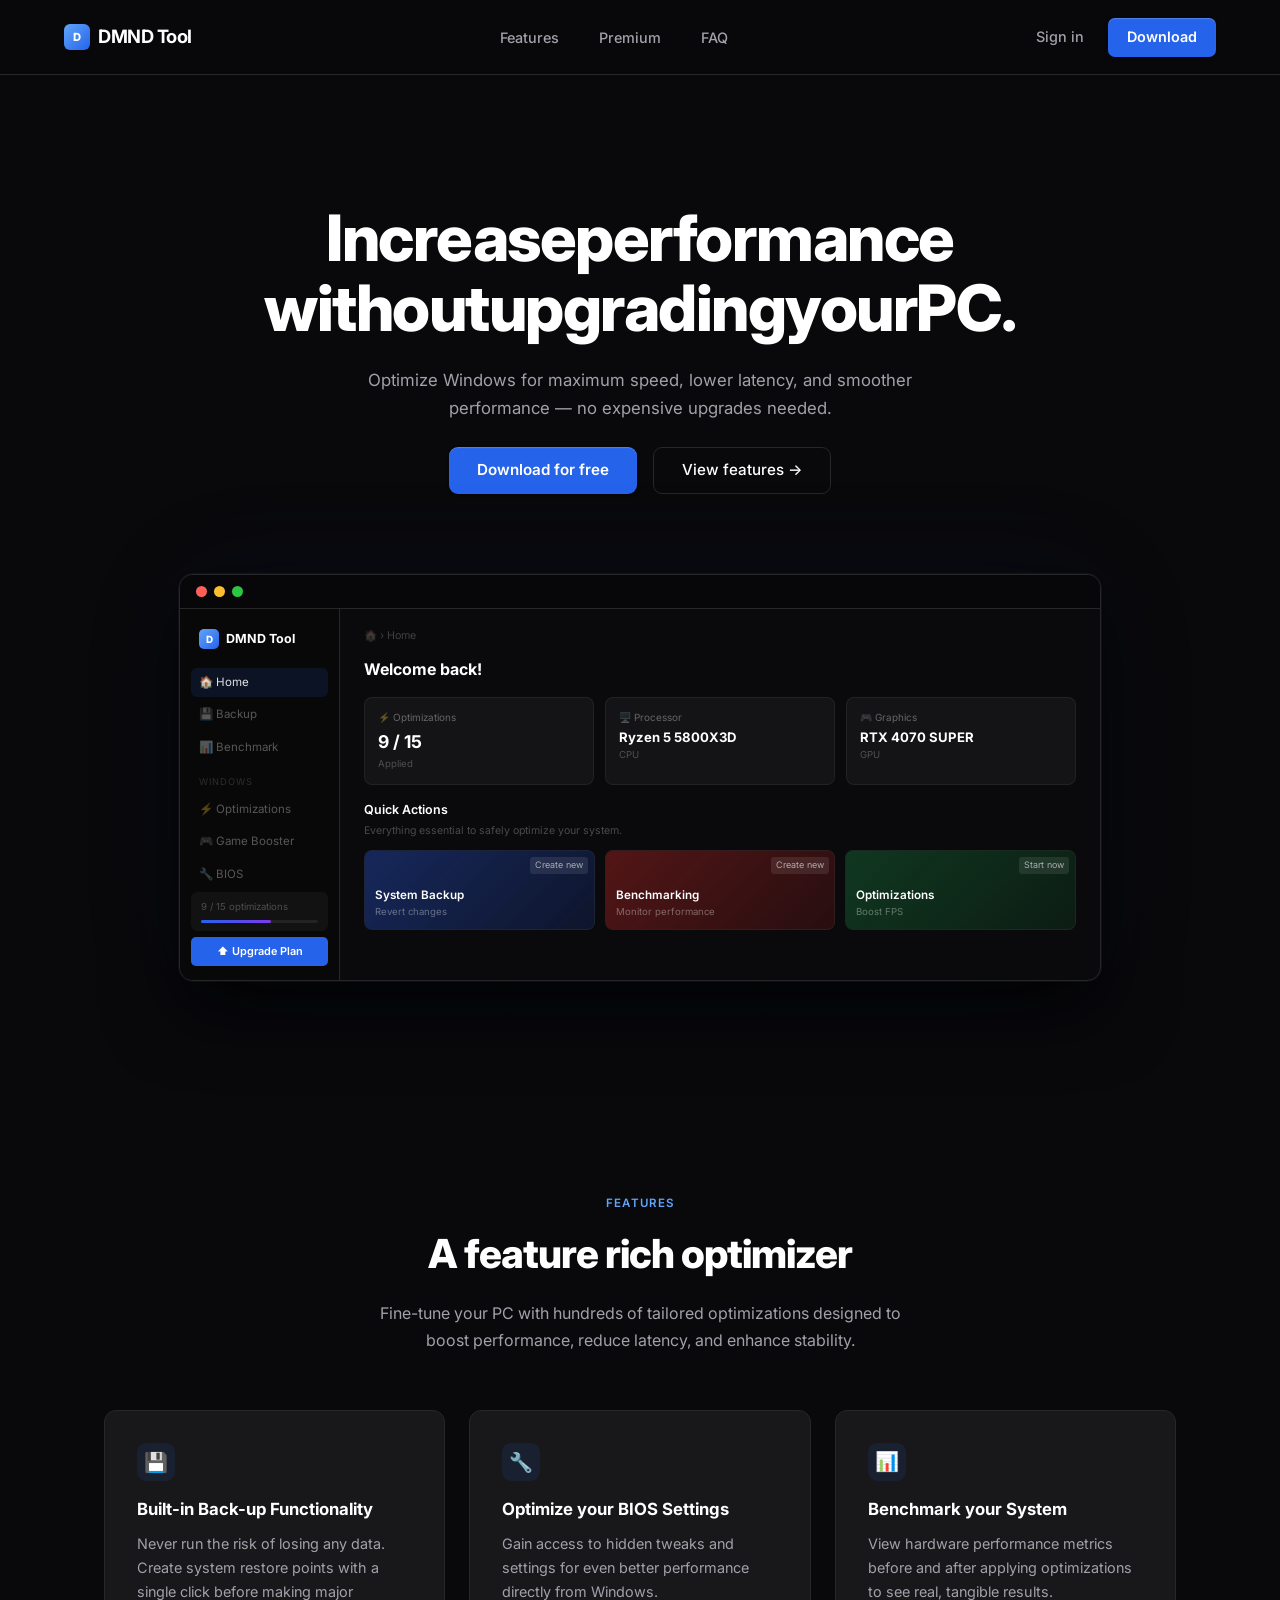
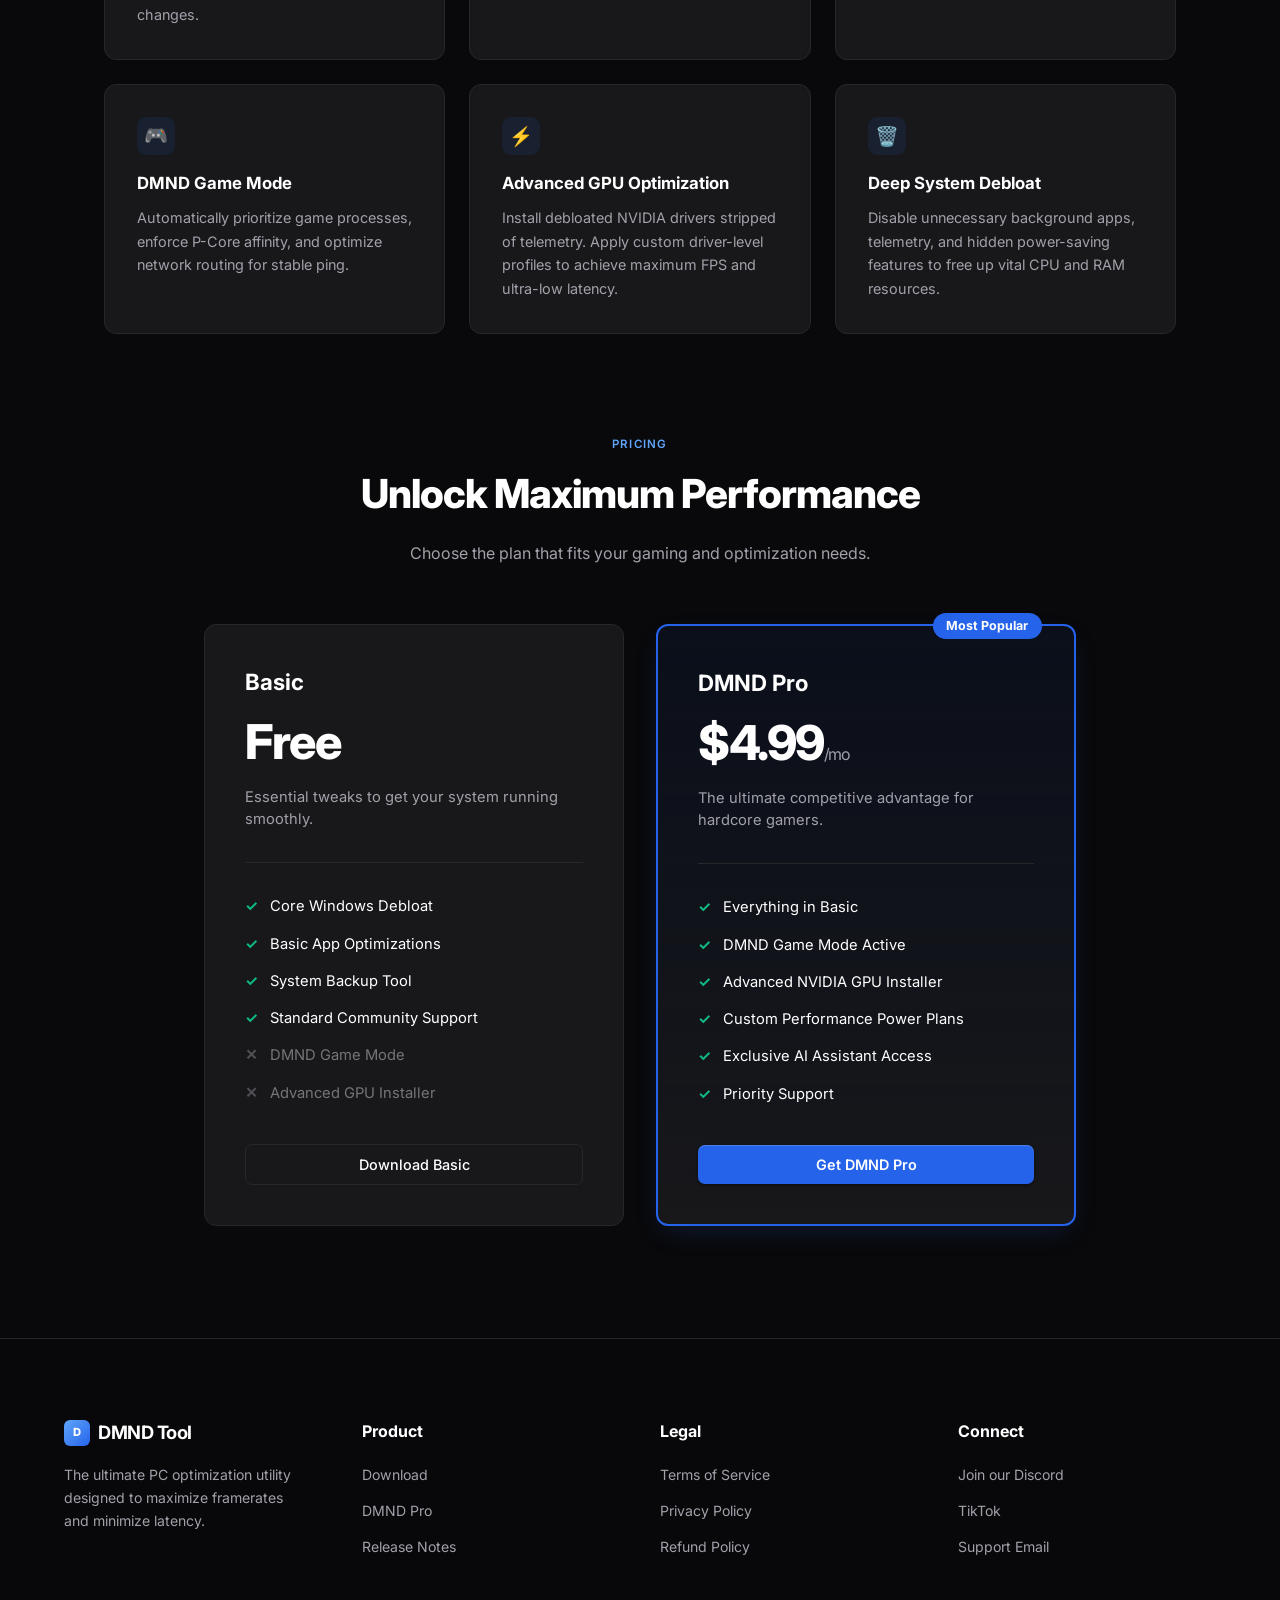
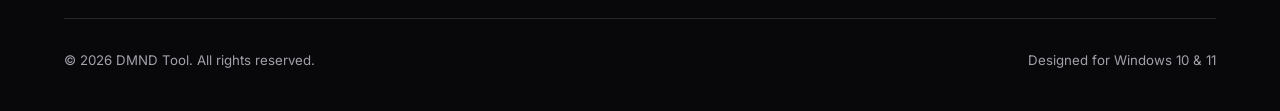
==== index.html @ d678a6ff "Add files via upload" ====
<!DOCTYPE html>
<html lang="en">
<head>
    <meta charset="UTF-8">
    <meta name="viewport" content="width=device-width, initial-scale=1.0">
    <title>DMND Tool - PC Optimization</title>
    <link href="https://fonts.googleapis.com/css2?family=Inter:wght@400;500;600;700;800&display=swap" rel="stylesheet">
    <!-- AOS – Animate On Scroll -->
    <link href="https://unpkg.com/aos@2.3.1/dist/aos.css" rel="stylesheet">
    <style>

        /* ── VARIABLES & RESET ── */
        :root {
            --bg-dark: #09090b;
            --text-main: #ffffff;
            --text-muted: #a1a1aa;
            --accent-blue: #2563eb;
            --accent-hover: #1d4ed8;
            --card-bg: #18181b;
            --border-color: #27272a;
            --font-stack: 'Inter', -apple-system, BlinkMacSystemFont, "Segoe UI", Roboto, sans-serif;
        }

        *, *::before, *::after {
            margin: 0;
            padding: 0;
            box-sizing: border-box;
            font-family: var(--font-stack);
        }

        html { scroll-behavior: smooth; }

        body {
            background-color: var(--bg-dark);
            color: var(--text-main);
            line-height: 1.5;
            overflow-x: hidden;
        }

        ::selection { background: var(--accent-blue); color: #fff; }

        /* subtle grid bg */
        body::before {
            content: '';
            position: fixed; inset: 0; z-index: -1;
            background-image:
                linear-gradient(var(--border-color) 1px, transparent 1px),
                linear-gradient(90deg, var(--border-color) 1px, transparent 1px);
            background-size: 40px 40px;
            opacity: .025;
            pointer-events: none;
        }

        /* ── NAVBAR ── */
        .navbar {
            display: flex;
            justify-content: space-between;
            align-items: center;
            padding: 1.1rem 5%;
            border-bottom: 1px solid var(--border-color);
            background-color: rgba(9, 9, 11, 0.85);
            backdrop-filter: blur(14px);
            position: sticky;
            top: 0;
            z-index: 100;
        }

        .logo {
            font-weight: 700;
            font-size: 1.15rem;
            letter-spacing: -0.5px;
            display: flex;
            align-items: center;
            gap: 0.5rem;
            color: var(--text-main);
            text-decoration: none;
        }

        .logo-icon {
            width: 26px;
            height: 26px;
            background: linear-gradient(135deg, #60a5fa, #2563eb);
            border-radius: 6px;
            display: flex;
            align-items: center;
            justify-content: center;
            font-size: .7rem;
            font-weight: 800;
            color: #fff;
        }

        .nav-links {
            display: flex;
            gap: 2.5rem;
            list-style: none;
        }
        @media (max-width: 680px) { .nav-links { display: none; } }

        .nav-links a, .login {
            color: var(--text-muted);
            text-decoration: none;
            font-size: 0.9rem;
            font-weight: 500;
            transition: color 0.2s ease;
        }

        .nav-links a:hover, .login:hover { color: var(--text-main); }

        .nav-actions {
            display: flex;
            align-items: center;
            gap: 1.5rem;
        }

        .btn-primary {
            background-color: var(--accent-blue);
            color: white;
            padding: 0.55rem 1.2rem;
            border-radius: 7px;
            text-decoration: none;
            font-size: 0.9rem;
            font-weight: 600;
            border: none;
            cursor: pointer;
            transition: background-color 0.2s ease, transform 0.15s;
            display: inline-flex;
            align-items: center;
            gap: .4rem;
            box-shadow: inset 0 1px 1px hsla(0,0%,100%,.2), 0 1px 3px rgba(0,0,0,.5);
        }
        .btn-primary:hover {
            background-color: var(--accent-hover);
            transform: translateY(-1px);
        }

        .btn-secondary {
            background-color: transparent;
            color: var(--text-main);
            padding: 0.55rem 1.2rem;
            border-radius: 7px;
            text-decoration: none;
            font-size: 0.9rem;
            font-weight: 500;
            border: 1px solid var(--border-color);
            transition: background-color 0.2s ease, transform 0.15s;
            display: inline-flex;
            align-items: center;
            gap: .4rem;
        }
        .btn-secondary:hover {
            background-color: var(--card-bg);
            transform: translateY(-1px);
        }

        .btn-block {
            display: block;
            text-align: center;
            width: 100%;
            justify-content: center;
        }

        /* ── HERO ── */
        .hero {
            text-align: center;
            padding: 8rem 5% 5rem;
            display: flex;
            flex-direction: column;
            align-items: center;
            gap: 1.5rem;
        }

        .hero h1 {
            font-size: clamp(2.4rem, 5.5vw, 4rem);
            font-weight: 800;
            line-height: 1.08;
            letter-spacing: -1.5px;
            max-width: 820px;
        }

        /* each word wrapped in a span for stagger */
        .hero h1 span { display: inline-block; }

        .hero > p {
            color: var(--text-muted);
            font-size: 1.05rem;
            max-width: 620px;
            line-height: 1.7;
        }

        .hero-buttons {
            display: flex;
            gap: 1rem;
            flex-wrap: wrap;
            justify-content: center;
        }

        .btn-primary.lg, .btn-secondary.lg {
            padding: .7rem 1.75rem;
            font-size: .95rem;
            border-radius: 9px;
        }

        /* ── APP MOCKUP ── */
        .mockup-container {
            max-width: 1050px;
            margin: 0 auto 7rem;
            padding: 0 5%;
        }

        .mockup-window {
            background-color: #0a0a0c;
            border: 1px solid var(--border-color);
            border-radius: 14px;
            overflow: hidden;
            box-shadow:
                0 0 0 1px rgba(255,255,255,.04),
                0 30px 70px rgba(0,0,0,.8),
                0 0 120px rgba(37,99,235,.07);
        }

        .mockup-topbar {
            display: flex;
            align-items: center;
            padding: .7rem 1rem;
            gap: .45rem;
            border-bottom: 1px solid var(--border-color);
            background: #07070a;
        }

        .dot { width: 11px; height: 11px; border-radius: 50%; display: inline-block; }
        .dot-r { background: #ff5f57; }
        .dot-y { background: #ffbd2e; }
        .dot-g { background: #28c840; }

        .mockup-body {
            display: flex;
            min-height: 360px;
        }

        /* sidebar */
        .app-sidebar {
            width: 160px;
            min-width: 160px;
            background: #080809;
            border-right: 1px solid var(--border-color);
            padding: .9rem .7rem;
            display: flex;
            flex-direction: column;
            gap: .2rem;
        }
        @media (max-width: 600px) { .app-sidebar { display: none; } }

        .sb-brand {
            display: flex;
            align-items: center;
            gap: .45rem;
            padding: .35rem .5rem;
            margin-bottom: .6rem;
        }
        .sb-brand-icon {
            width: 20px; height: 20px;
            border-radius: 5px;
            background: linear-gradient(135deg, #60a5fa, #2563eb);
            display: flex; align-items: center; justify-content: center;
            font-size: .62rem; font-weight: 800; color: #fff;
        }
        .sb-brand-name { font-size: .78rem; font-weight: 700; color: #fff; }

        .sb-row {
            display: flex;
            align-items: center;
            gap: .45rem;
            padding: .38rem .5rem;
            border-radius: 6px;
            font-size: .72rem;
            color: rgba(255,255,255,.32);
            cursor: pointer;
            transition: background .15s, color .15s;
        }
        .sb-row:hover { background: rgba(255,255,255,.04); color: rgba(255,255,255,.65); }
        .sb-row.active { background: rgba(37,99,235,.12); color: rgba(255,255,255,.88); }
        .sb-section {
            font-size: .58rem; color: rgba(255,255,255,.15);
            padding: .6rem .5rem .15rem;
            letter-spacing: .1em; text-transform: uppercase;
        }
        .sb-foot { margin-top: auto; }
        .sb-prog {
            background: rgba(255,255,255,.04);
            border-radius: 6px; padding: .5rem .6rem; margin-bottom: .4rem;
        }
        .sb-prog-label { font-size: .6rem; color: rgba(255,255,255,.25); margin-bottom: .3rem; }
        .sb-prog-track { height: 3px; background: rgba(255,255,255,.07); border-radius: 2px; }
        .sb-prog-fill {
            height: 3px; width: 60%;
            background: linear-gradient(90deg, #2563eb, #7c3aed);
            border-radius: 2px;
        }
        .sb-upgrade-btn {
            display: block; text-align: center;
            background: var(--accent-blue); color: #fff;
            font-size: .68rem; font-weight: 600;
            padding: .4rem; border-radius: 5px; text-decoration: none;
        }

        /* main panel */
        .app-main { flex: 1; padding: 1.2rem 1.5rem; overflow: hidden; }
        .app-crumb { font-size: .67rem; color: rgba(255,255,255,.22); margin-bottom: .75rem; }
        .app-title { font-size: 1rem; font-weight: 700; color: #fff; margin-bottom: 1rem; }

        .stat-row {
            display: grid;
            grid-template-columns: repeat(3, 1fr);
            gap: .7rem; margin-bottom: 1rem;
        }
        @media (max-width: 480px) { .stat-row { grid-template-columns: 1fr; } }

        .stat-tile {
            background: #141417;
            border: 1px solid rgba(255,255,255,.06);
            border-radius: 8px; padding: .8rem;
        }
        .stat-tile .lbl { font-size: .62rem; color: rgba(255,255,255,.35); margin-bottom: .25rem; }
        .stat-tile .val { font-size: 1.1rem; font-weight: 700; color: #fff; }
        .stat-tile .sub { font-size: .6rem; color: rgba(255,255,255,.25); margin-top: .1rem; }

        .qa-label { font-size: .78rem; font-weight: 600; color: #fff; margin-bottom: .2rem; }
        .qa-sub   { font-size: .66rem; color: rgba(255,255,255,.26); margin-bottom: .7rem; }

        .qa-grid {
            display: grid;
            grid-template-columns: repeat(3, 1fr);
            gap: .6rem;
        }
        @media (max-width: 480px) { .qa-grid { grid-template-columns: 1fr 1fr; } }

        .qa-tile {
            border-radius: 8px; padding: .65rem;
            border: 1px solid rgba(255,255,255,.06);
            position: relative; overflow: hidden; height: 80px;
        }
        .qa-tile-bg { position: absolute; inset: 0; }
        .qa-tag {
            position: absolute; top: .35rem; right: .35rem;
            background: rgba(255,255,255,.09);
            font-size: .56rem; color: rgba(255,255,255,.6);
            padding: .1rem .32rem; border-radius: 3px;
        }
        .qa-name { position: relative; z-index: 1; font-size: .73rem; font-weight: 600; color: #fff; margin-top: 1.6rem; }
        .qa-desc { position: relative; z-index: 1; font-size: .6rem; color: rgba(255,255,255,.36); }

        /* ── FEATURES ── */
        .features {
            max-width: 1200px;
            margin: 0 auto;
            padding: 6rem 5% 0;
            text-align: center;
        }

        .eyebrow {
            display: inline-block;
            font-size: .72rem; font-weight: 600; color: #60a5fa;
            letter-spacing: .1em; text-transform: uppercase; margin-bottom: .7rem;
        }

        .features h2 {
            font-size: clamp(1.9rem, 3.5vw, 2.5rem);
            font-weight: 800; letter-spacing: -.025em; margin-bottom: 1rem;
        }

        .features > p {
            color: var(--text-muted);
            margin-bottom: 3.5rem;
            font-size: 1rem;
            max-width: 560px;
            margin-left: auto;
            margin-right: auto;
            line-height: 1.7;
        }

        .feature-grid {
            display: grid;
            grid-template-columns: repeat(auto-fit, minmax(300px, 1fr));
            gap: 1.5rem;
            text-align: left;
        }

        .feature-card {
            background-color: var(--card-bg);
            border: 1px solid var(--border-color);
            border-radius: 12px;
            padding: 2rem;
            transition: transform 0.3s ease, border-color 0.3s;
        }
        .feature-card:hover {
            transform: translateY(-5px);
            border-color: rgba(37,99,235,.35);
        }

        .fc-icon {
            width: 38px; height: 38px; border-radius: 9px;
            background: rgba(37,99,235,.1);
            display: flex; align-items: center; justify-content: center;
            font-size: 1.2rem; margin-bottom: 1rem;
        }

        .feature-card h3 {
            margin-bottom: .6rem;
            font-size: 1.05rem;
            font-weight: 700;
            color: #fff;
        }
        .feature-card p {
            color: var(--text-muted);
            font-size: 0.9rem;
            line-height: 1.65;
        }

        /* ── PRICING (from css.css — fully merged) ── */
        .pricing {
            max-width: 1000px;
            margin: 0 auto;
            padding: 6rem 5% 0;
            text-align: center;
        }

        .pricing h2 {
            font-size: clamp(1.9rem, 3.5vw, 2.5rem);
            font-weight: 800;
            margin-bottom: 1rem;
            letter-spacing: -.025em;
        }

        .pricing > p {
            color: var(--text-muted);
            margin-bottom: 3.5rem;
            font-size: 1rem;
            max-width: 500px;
            margin-left: auto;
            margin-right: auto;
            line-height: 1.7;
        }

        .pricing-grid {
            display: grid;
            grid-template-columns: repeat(auto-fit, minmax(280px, 1fr));
            gap: 2rem;
            text-align: left;
            align-items: center;
        }

        .pricing-card {
            background-color: var(--card-bg);
            border: 1px solid var(--border-color);
            border-radius: 12px;
            padding: 2.5rem;
            transition: transform 0.3s ease;
            position: relative;
        }
        .pricing-card:hover { transform: translateY(-5px); }

        .pricing-card.pro {
            border: 2px solid var(--accent-blue);
            background: linear-gradient(180deg, rgba(37,99,235,.07) 0%, var(--card-bg) 100%);
            box-shadow: 0 10px 30px -10px rgba(37,99,235,.25);
        }

        .pro-badge {
            position: absolute;
            top: -13px; right: 2rem;
            background-color: var(--accent-blue);
            color: white;
            padding: .25rem .85rem;
            border-radius: 20px;
            font-size: .78rem; font-weight: 700;
        }

        .pricing-header h3 {
            font-size: 1.4rem; margin-bottom: .5rem; font-weight: 700;
        }

        .price {
            font-size: 3rem; font-weight: 800;
            letter-spacing: -.03em; margin-bottom: .5rem; color: #fff;
        }
        .price span { font-size: 1rem; color: var(--text-muted); font-weight: 400; }

        .pricing-header p {
            color: var(--text-muted); font-size: .92rem;
            margin-bottom: 2rem; padding-bottom: 2rem;
            border-bottom: 1px solid var(--border-color);
        }

        .pricing-features {
            list-style: none;
            margin-bottom: 2.5rem;
        }
        .pricing-features li {
            margin-bottom: .95rem; color: var(--text-main);
            display: flex; align-items: center; gap: .75rem;
            font-size: .92rem;
        }
        .pricing-features li::before {
            content: '✓'; color: #10b981; font-weight: bold; flex-shrink: 0;
        }
        .pricing-features li.dim { opacity: .4; }
        .pricing-features li.dim::before { content: '✕'; color: var(--text-muted); }

        /* ── FOOTER (from css.css — fully merged) ── */
        .footer {
            border-top: 1px solid var(--border-color);
            background-color: rgba(9, 9, 11, 0.97);
            padding: 5rem 5% 2.5rem;
            margin-top: 7rem;
        }

        .footer-container {
            max-width: 1200px;
            margin: 0 auto;
            display: grid;
            grid-template-columns: repeat(auto-fit, minmax(200px, 1fr));
            gap: 2.5rem;
            margin-bottom: 3rem;
        }

        .footer-col h4 {
            font-size: 1rem; font-weight: 700;
            margin-bottom: 1.2rem; color: var(--text-main);
        }

        .footer-links { list-style: none; }
        .footer-links li { margin-bottom: .75rem; }
        .footer-links a {
            color: var(--text-muted); text-decoration: none;
            font-size: .88rem; transition: color .2s ease;
        }
        .footer-links a:hover { color: var(--accent-blue); }

        .footer-bottom {
            max-width: 1200px; margin: 0 auto;
            padding-top: 2rem;
            border-top: 1px solid var(--border-color);
            color: var(--text-muted); font-size: .83rem;
            display: flex; flex-direction: column;
            align-items: center; gap: 1rem;
        }
        @media (min-width: 768px) {
            .footer-bottom { flex-direction: row; justify-content: space-between; }
        }

        /* AOS handles all scroll animations — no custom reveal CSS needed */

    </style>
</head>
<body>

    <!-- ═══ NAVBAR ═══ -->
    <nav class="navbar">
        <a href="#" class="logo">
            <div class="logo-icon">D</div>
            DMND Tool
        </a>
        <ul class="nav-links">
            <li><a href="#features">Features</a></li>
            <li><a href="#premium">Premium</a></li>
            <li><a href="#faq">FAQ</a></li>
        </ul>
        <div class="nav-actions">
            <a href="#" class="login">Sign in</a>
            <a href="#" class="btn-primary">Download</a>
        </div>
    </nav>

    <!-- ═══ HERO ═══ -->
    <section class="hero">
        <h1 id="hero-title">
            <span>Increase </span><span>performance </span><span>without </span><span>upgrading </span><span>your </span><span>PC.</span>
        </h1>
        <p data-aos="fade-up" data-aos-delay="100">
            Optimize Windows for maximum speed, lower latency, and smoother performance — no expensive upgrades needed.
        </p>
        <div class="hero-buttons" data-aos="fade-up" data-aos-delay="200">
            <a href="#" class="btn-primary lg">Download for free</a>
            <a href="#features" class="btn-secondary lg">View features →</a>
        </div>
    </section>

    <!-- ═══ APP MOCKUP ═══ -->
    <section class="mockup-container" data-aos="zoom-in" data-aos-duration="900">
        <div class="mockup-window">
            <div class="mockup-topbar">
                <span class="dot dot-r"></span>
                <span class="dot dot-y"></span>
                <span class="dot dot-g"></span>
            </div>
            <div class="mockup-body">

                <!-- Sidebar -->
                <div class="app-sidebar">
                    <div class="sb-brand">
                        <div class="sb-brand-icon">D</div>
                        <span class="sb-brand-name">DMND Tool</span>
                    </div>
                    <div class="sb-row active">🏠 Home</div>
                    <div class="sb-row">💾 Backup</div>
                    <div class="sb-row">📊 Benchmark</div>
                    <div class="sb-section">WINDOWS</div>
                    <div class="sb-row">⚡ Optimizations</div>
                    <div class="sb-row">🎮 Game Booster</div>
                    <div class="sb-row">🔧 BIOS</div>
                    <div class="sb-foot">
                        <div class="sb-prog">
                            <div class="sb-prog-label">9 / 15 optimizations</div>
                            <div class="sb-prog-track"><div class="sb-prog-fill"></div></div>
                        </div>
                        <a href="#premium" class="sb-upgrade-btn">⬆ Upgrade Plan</a>
                    </div>
                </div>

                <!-- Main panel -->
                <div class="app-main">
                    <div class="app-crumb">🏠 › Home</div>
                    <div class="app-title">Welcome back!</div>
                    <div class="stat-row">
                        <div class="stat-tile">
                            <div class="lbl">⚡ Optimizations</div>
                            <div class="val">9 / 15</div>
                            <div class="sub">Applied</div>
                        </div>
                        <div class="stat-tile">
                            <div class="lbl">🖥️ Processor</div>
                            <div class="val" style="font-size:.82rem;line-height:1.3">Ryzen 5 5800X3D</div>
                            <div class="sub">CPU</div>
                        </div>
                        <div class="stat-tile">
                            <div class="lbl">🎮 Graphics</div>
                            <div class="val" style="font-size:.82rem;line-height:1.3">RTX 4070 SUPER</div>
                            <div class="sub">GPU</div>
                        </div>
                    </div>
                    <div class="qa-label">Quick Actions</div>
                    <div class="qa-sub">Everything essential to safely optimize your system.</div>
                    <div class="qa-grid">
                        <div class="qa-tile" style="background:rgba(30,58,138,.25)">
                            <div class="qa-tile-bg" style="background:linear-gradient(135deg,rgba(30,58,138,.5),transparent)"></div>
                            <div class="qa-tag">Create new</div>
                            <div class="qa-name">System Backup</div>
                            <div class="qa-desc">Revert changes</div>
                        </div>
                        <div class="qa-tile" style="background:rgba(127,29,29,.25)">
                            <div class="qa-tile-bg" style="background:linear-gradient(135deg,rgba(127,29,29,.5),transparent)"></div>
                            <div class="qa-tag">Create new</div>
                            <div class="qa-name">Benchmarking</div>
                            <div class="qa-desc">Monitor performance</div>
                        </div>
                        <div class="qa-tile" style="background:rgba(20,83,45,.25)">
                            <div class="qa-tile-bg" style="background:linear-gradient(135deg,rgba(20,83,45,.5),transparent)"></div>
                            <div class="qa-tag">Start now</div>
                            <div class="qa-name">Optimizations</div>
                            <div class="qa-desc">Boost FPS</div>
                        </div>
                    </div>
                </div>

            </div>
        </div>
    </section>

    <!-- ═══ FEATURES ═══ -->
    <section class="features" id="features">
        <div class="eyebrow" data-aos="fade-up">Features</div>
        <h2 data-aos="fade-up" data-aos-delay="50">A feature rich optimizer</h2>
        <p data-aos="fade-up" data-aos-delay="100">Fine-tune your PC with hundreds of tailored optimizations designed to boost performance, reduce latency, and enhance stability.</p>

        <div class="feature-grid">
            <div class="feature-card" data-aos="fade-up" data-aos-delay="0">
                <div class="fc-icon">💾</div>
                <h3>Built-in Back-up Functionality</h3>
                <p>Never run the risk of losing any data. Create system restore points with a single click before making major changes.</p>
            </div>
            <div class="feature-card" data-aos="fade-up" data-aos-delay="100">
                <div class="fc-icon">🔧</div>
                <h3>Optimize your BIOS Settings</h3>
                <p>Gain access to hidden tweaks and settings for even better performance directly from Windows.</p>
            </div>
            <div class="feature-card" data-aos="fade-up" data-aos-delay="200">
                <div class="fc-icon">📊</div>
                <h3>Benchmark your System</h3>
                <p>View hardware performance metrics before and after applying optimizations to see real, tangible results.</p>
            </div>
            <div class="feature-card" data-aos="fade-up" data-aos-delay="0">
                <div class="fc-icon">🎮</div>
                <h3>DMND Game Mode</h3>
                <p>Automatically prioritize game processes, enforce P-Core affinity, and optimize network routing for stable ping.</p>
            </div>
            <div class="feature-card" data-aos="fade-up" data-aos-delay="100">
                <div class="fc-icon">⚡</div>
                <h3>Advanced GPU Optimization</h3>
                <p>Install debloated NVIDIA drivers stripped of telemetry. Apply custom driver-level profiles to achieve maximum FPS and ultra-low latency.</p>
            </div>
            <div class="feature-card" data-aos="fade-up" data-aos-delay="200">
                <div class="fc-icon">🗑️</div>
                <h3>Deep System Debloat</h3>
                <p>Disable unnecessary background apps, telemetry, and hidden power-saving features to free up vital CPU and RAM resources.</p>
            </div>
        </div>
    </section>

    <!-- ═══ PRICING ═══ -->
    <section class="pricing" id="premium">
        <div class="eyebrow" data-aos="fade-up">Pricing</div>
        <h2 data-aos="fade-up" data-aos-delay="50">Unlock Maximum Performance</h2>
        <p data-aos="fade-up" data-aos-delay="100">Choose the plan that fits your gaming and optimization needs.</p>

        <div class="pricing-grid">
            <div class="pricing-card" data-aos="fade-right" data-aos-delay="0">
                <div class="pricing-header">
                    <h3>Basic</h3>
                    <div class="price">Free</div>
                    <p>Essential tweaks to get your system running smoothly.</p>
                </div>
                <ul class="pricing-features">
                    <li>Core Windows Debloat</li>
                    <li>Basic App Optimizations</li>
                    <li>System Backup Tool</li>
                    <li>Standard Community Support</li>
                    <li class="dim">DMND Game Mode</li>
                    <li class="dim">Advanced GPU Installer</li>
                </ul>
                <a href="#" class="btn-secondary btn-block">Download Basic</a>
            </div>

            <div class="pricing-card pro" data-aos="fade-left" data-aos-delay="100">
                <div class="pro-badge">Most Popular</div>
                <div class="pricing-header">
                    <h3>DMND Pro</h3>
                    <div class="price">$4.99<span>/mo</span></div>
                    <p>The ultimate competitive advantage for hardcore gamers.</p>
                </div>
                <ul class="pricing-features">
                    <li>Everything in Basic</li>
                    <li>DMND Game Mode Active</li>
                    <li>Advanced NVIDIA GPU Installer</li>
                    <li>Custom Performance Power Plans</li>
                    <li>Exclusive AI Assistant Access</li>
                    <li>Priority Support</li>
                </ul>
                <a href="#" class="btn-primary btn-block">Get DMND Pro</a>
            </div>
        </div>
    </section>

    <!-- ═══ FOOTER ═══ -->
    <footer class="footer">
        <div class="footer-container">
            <div class="footer-col">
                <div class="logo" style="margin-bottom:1rem">
                    <div class="logo-icon">D</div>
                    DMND Tool
                </div>
                <p style="color:var(--text-muted);font-size:.88rem;max-width:240px;line-height:1.65">
                    The ultimate PC optimization utility designed to maximize framerates and minimize latency.
                </p>
            </div>
            <div class="footer-col">
                <h4>Product</h4>
                <ul class="footer-links">
                    <li><a href="#">Download</a></li>
                    <li><a href="#premium">DMND Pro</a></li>
                    <li><a href="#">Release Notes</a></li>
                </ul>
            </div>
            <div class="footer-col">
                <h4>Legal</h4>
                <ul class="footer-links">
                    <li><a href="#">Terms of Service</a></li>
                    <li><a href="#">Privacy Policy</a></li>
                    <li><a href="#">Refund Policy</a></li>
                </ul>
            </div>
            <div class="footer-col">
                <h4>Connect</h4>
                <ul class="footer-links">
                    <li><a href="#" target="_blank">Join our Discord</a></li>
                    <li><a href="https://tiktok.com/@r3habtech" target="_blank">TikTok</a></li>
                    <li><a href="mailto:support@dmndtool.com">Support Email</a></li>
                </ul>
            </div>
        </div>
        <div class="footer-bottom">
            <p>© 2026 DMND Tool. All rights reserved.</p>
            <p>Designed for Windows 10 &amp; 11</p>
        </div>
    </footer>

    <!-- AOS Init -->
    <script src="https://unpkg.com/aos@2.3.1/dist/aos.js"></script>
    <script>
        // ── Init AOS ──
        AOS.init({
            duration: 800,   // ms for every animation
            easing:   'ease-out-cubic',
            once:     true,  // animate only once as you scroll down
            offset:   80     // px from bottom of viewport before triggering
        });

        // ── Hero title: word-by-word stagger on page load ──
        window.addEventListener('load', () => {
            const words = document.querySelectorAll('#hero-title span');
            words.forEach((word, i) => {
                word.style.opacity = '0';
                word.style.transform = 'translateY(30px)';
                word.style.transition = `opacity .65s cubic-bezier(.16,1,.3,1) ${i * 75}ms,
                                         transform .65s cubic-bezier(.16,1,.3,1) ${i * 75}ms`;
                requestAnimationFrame(() => {
                    setTimeout(() => {
                        word.style.opacity = '1';
                        word.style.transform = 'translateY(0)';
                    }, 50 + i * 75);
                });
            });
        });
    </script>

</body>
</html>
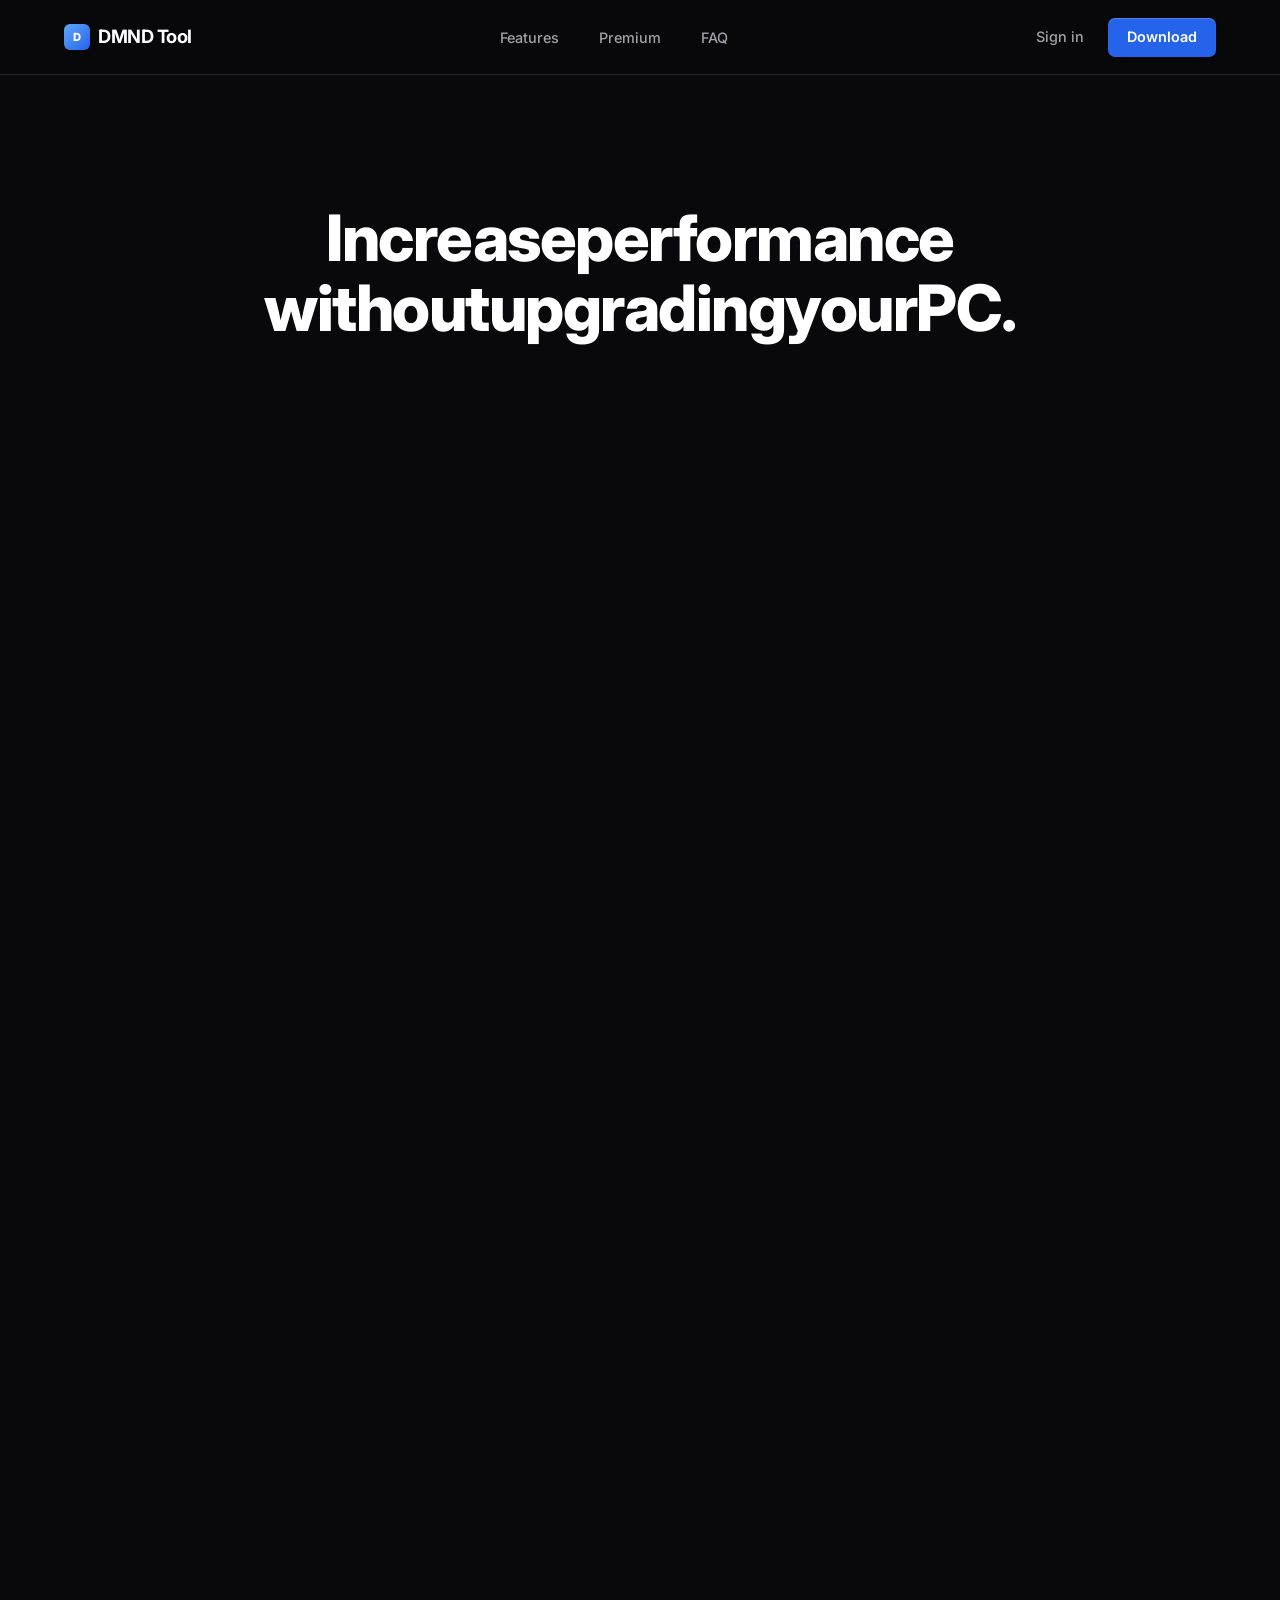
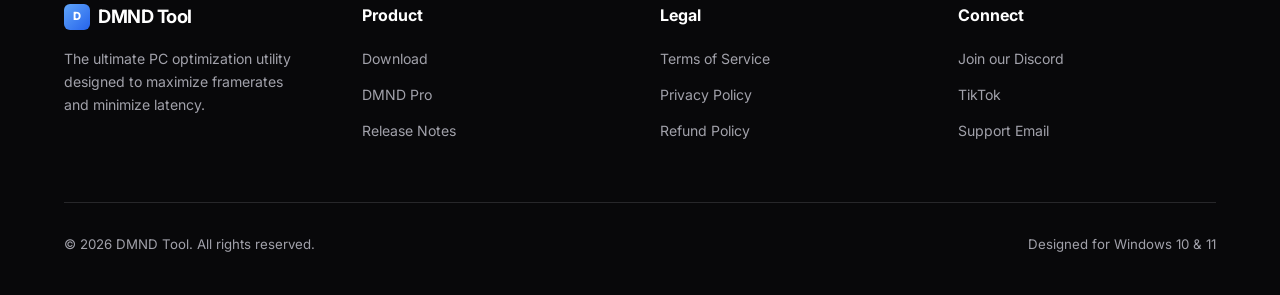
==== commit 3fa80db3: "Add files via upload" ====
--- a/index.html
+++ b/index.html
@@ -1,826 +1,754 @@
-<!DOCTYPE html>
-<html lang="en">
-<head>
-    <meta charset="UTF-8">
-    <meta name="viewport" content="width=device-width, initial-scale=1.0">
-    <title>DMND Tool - PC Optimization</title>
-    <link href="https://fonts.googleapis.com/css2?family=Inter:wght@400;500;600;700;800&display=swap" rel="stylesheet">
-    <!-- AOS – Animate On Scroll -->
-    <link href="https://unpkg.com/aos@2.3.1/dist/aos.css" rel="stylesheet">
-    <style>
-
-        /* ── VARIABLES & RESET ── */
-        :root {
-            --bg-dark: #09090b;
-            --text-main: #ffffff;
-            --text-muted: #a1a1aa;
-            --accent-blue: #2563eb;
-            --accent-hover: #1d4ed8;
-            --card-bg: #18181b;
-            --border-color: #27272a;
-            --font-stack: 'Inter', -apple-system, BlinkMacSystemFont, "Segoe UI", Roboto, sans-serif;
-        }
-
-        *, *::before, *::after {
-            margin: 0;
-            padding: 0;
-            box-sizing: border-box;
-            font-family: var(--font-stack);
-        }
-
-        html { scroll-behavior: smooth; }
-
-        body {
-            background-color: var(--bg-dark);
-            color: var(--text-main);
-            line-height: 1.5;
-            overflow-x: hidden;
-        }
-
-        ::selection { background: var(--accent-blue); color: #fff; }
-
-        /* subtle grid bg */
-        body::before {
-            content: '';
-            position: fixed; inset: 0; z-index: -1;
-            background-image:
-                linear-gradient(var(--border-color) 1px, transparent 1px),
-                linear-gradient(90deg, var(--border-color) 1px, transparent 1px);
-            background-size: 40px 40px;
-            opacity: .025;
-            pointer-events: none;
-        }
-
-        /* ── NAVBAR ── */
-        .navbar {
-            display: flex;
-            justify-content: space-between;
-            align-items: center;
-            padding: 1.1rem 5%;
-            border-bottom: 1px solid var(--border-color);
-            background-color: rgba(9, 9, 11, 0.85);
-            backdrop-filter: blur(14px);
-            position: sticky;
-            top: 0;
-            z-index: 100;
-        }
-
-        .logo {
-            font-weight: 700;
-            font-size: 1.15rem;
-            letter-spacing: -0.5px;
-            display: flex;
-            align-items: center;
-            gap: 0.5rem;
-            color: var(--text-main);
-            text-decoration: none;
-        }
-
-        .logo-icon {
-            width: 26px;
-            height: 26px;
-            background: linear-gradient(135deg, #60a5fa, #2563eb);
-            border-radius: 6px;
-            display: flex;
-            align-items: center;
-            justify-content: center;
-            font-size: .7rem;
-            font-weight: 800;
-            color: #fff;
-        }
-
-        .nav-links {
-            display: flex;
-            gap: 2.5rem;
-            list-style: none;
-        }
-        @media (max-width: 680px) { .nav-links { display: none; } }
-
-        .nav-links a, .login {
-            color: var(--text-muted);
-            text-decoration: none;
-            font-size: 0.9rem;
-            font-weight: 500;
-            transition: color 0.2s ease;
-        }
-
-        .nav-links a:hover, .login:hover { color: var(--text-main); }
-
-        .nav-actions {
-            display: flex;
-            align-items: center;
-            gap: 1.5rem;
-        }
-
-        .btn-primary {
-            background-color: var(--accent-blue);
-            color: white;
-            padding: 0.55rem 1.2rem;
-            border-radius: 7px;
-            text-decoration: none;
-            font-size: 0.9rem;
-            font-weight: 600;
-            border: none;
-            cursor: pointer;
-            transition: background-color 0.2s ease, transform 0.15s;
-            display: inline-flex;
-            align-items: center;
-            gap: .4rem;
-            box-shadow: inset 0 1px 1px hsla(0,0%,100%,.2), 0 1px 3px rgba(0,0,0,.5);
-        }
-        .btn-primary:hover {
-            background-color: var(--accent-hover);
-            transform: translateY(-1px);
-        }
-
-        .btn-secondary {
-            background-color: transparent;
-            color: var(--text-main);
-            padding: 0.55rem 1.2rem;
-            border-radius: 7px;
-            text-decoration: none;
-            font-size: 0.9rem;
-            font-weight: 500;
-            border: 1px solid var(--border-color);
-            transition: background-color 0.2s ease, transform 0.15s;
-            display: inline-flex;
-            align-items: center;
-            gap: .4rem;
-        }
-        .btn-secondary:hover {
-            background-color: var(--card-bg);
-            transform: translateY(-1px);
-        }
-
-        .btn-block {
-            display: block;
-            text-align: center;
-            width: 100%;
-            justify-content: center;
-        }
-
-        /* ── HERO ── */
-        .hero {
-            text-align: center;
-            padding: 8rem 5% 5rem;
-            display: flex;
-            flex-direction: column;
-            align-items: center;
-            gap: 1.5rem;
-        }
-
-        .hero h1 {
-            font-size: clamp(2.4rem, 5.5vw, 4rem);
-            font-weight: 800;
-            line-height: 1.08;
-            letter-spacing: -1.5px;
-            max-width: 820px;
-        }
-
-        /* each word wrapped in a span for stagger */
-        .hero h1 span { display: inline-block; }
-
-        .hero > p {
-            color: var(--text-muted);
-            font-size: 1.05rem;
-            max-width: 620px;
-            line-height: 1.7;
-        }
-
-        .hero-buttons {
-            display: flex;
-            gap: 1rem;
-            flex-wrap: wrap;
-            justify-content: center;
-        }
-
-        .btn-primary.lg, .btn-secondary.lg {
-            padding: .7rem 1.75rem;
-            font-size: .95rem;
-            border-radius: 9px;
-        }
-
-        /* ── APP MOCKUP ── */
-        .mockup-container {
-            max-width: 1050px;
-            margin: 0 auto 7rem;
-            padding: 0 5%;
-        }
-
-        .mockup-window {
-            background-color: #0a0a0c;
-            border: 1px solid var(--border-color);
-            border-radius: 14px;
-            overflow: hidden;
-            box-shadow:
-                0 0 0 1px rgba(255,255,255,.04),
-                0 30px 70px rgba(0,0,0,.8),
-                0 0 120px rgba(37,99,235,.07);
-        }
-
-        .mockup-topbar {
-            display: flex;
-            align-items: center;
-            padding: .7rem 1rem;
-            gap: .45rem;
-            border-bottom: 1px solid var(--border-color);
-            background: #07070a;
-        }
-
-        .dot { width: 11px; height: 11px; border-radius: 50%; display: inline-block; }
-        .dot-r { background: #ff5f57; }
-        .dot-y { background: #ffbd2e; }
-        .dot-g { background: #28c840; }
-
-        .mockup-body {
-            display: flex;
-            min-height: 360px;
-        }
-
-        /* sidebar */
-        .app-sidebar {
-            width: 160px;
-            min-width: 160px;
-            background: #080809;
-            border-right: 1px solid var(--border-color);
-            padding: .9rem .7rem;
-            display: flex;
-            flex-direction: column;
-            gap: .2rem;
-        }
-        @media (max-width: 600px) { .app-sidebar { display: none; } }
-
-        .sb-brand {
-            display: flex;
-            align-items: center;
-            gap: .45rem;
-            padding: .35rem .5rem;
-            margin-bottom: .6rem;
-        }
-        .sb-brand-icon {
-            width: 20px; height: 20px;
-            border-radius: 5px;
-            background: linear-gradient(135deg, #60a5fa, #2563eb);
-            display: flex; align-items: center; justify-content: center;
-            font-size: .62rem; font-weight: 800; color: #fff;
-        }
-        .sb-brand-name { font-size: .78rem; font-weight: 700; color: #fff; }
-
-        .sb-row {
-            display: flex;
-            align-items: center;
-            gap: .45rem;
-            padding: .38rem .5rem;
-            border-radius: 6px;
-            font-size: .72rem;
-            color: rgba(255,255,255,.32);
-            cursor: pointer;
-            transition: background .15s, color .15s;
-        }
-        .sb-row:hover { background: rgba(255,255,255,.04); color: rgba(255,255,255,.65); }
-        .sb-row.active { background: rgba(37,99,235,.12); color: rgba(255,255,255,.88); }
-        .sb-section {
-            font-size: .58rem; color: rgba(255,255,255,.15);
-            padding: .6rem .5rem .15rem;
-            letter-spacing: .1em; text-transform: uppercase;
-        }
-        .sb-foot { margin-top: auto; }
-        .sb-prog {
-            background: rgba(255,255,255,.04);
-            border-radius: 6px; padding: .5rem .6rem; margin-bottom: .4rem;
-        }
-        .sb-prog-label { font-size: .6rem; color: rgba(255,255,255,.25); margin-bottom: .3rem; }
-        .sb-prog-track { height: 3px; background: rgba(255,255,255,.07); border-radius: 2px; }
-        .sb-prog-fill {
-            height: 3px; width: 60%;
-            background: linear-gradient(90deg, #2563eb, #7c3aed);
-            border-radius: 2px;
-        }
-        .sb-upgrade-btn {
-            display: block; text-align: center;
-            background: var(--accent-blue); color: #fff;
-            font-size: .68rem; font-weight: 600;
-            padding: .4rem; border-radius: 5px; text-decoration: none;
-        }
-
-        /* main panel */
-        .app-main { flex: 1; padding: 1.2rem 1.5rem; overflow: hidden; }
-        .app-crumb { font-size: .67rem; color: rgba(255,255,255,.22); margin-bottom: .75rem; }
-        .app-title { font-size: 1rem; font-weight: 700; color: #fff; margin-bottom: 1rem; }
-
-        .stat-row {
-            display: grid;
-            grid-template-columns: repeat(3, 1fr);
-            gap: .7rem; margin-bottom: 1rem;
-        }
-        @media (max-width: 480px) { .stat-row { grid-template-columns: 1fr; } }
-
-        .stat-tile {
-            background: #141417;
-            border: 1px solid rgba(255,255,255,.06);
-            border-radius: 8px; padding: .8rem;
-        }
-        .stat-tile .lbl { font-size: .62rem; color: rgba(255,255,255,.35); margin-bottom: .25rem; }
-        .stat-tile .val { font-size: 1.1rem; font-weight: 700; color: #fff; }
-        .stat-tile .sub { font-size: .6rem; color: rgba(255,255,255,.25); margin-top: .1rem; }
-
-        .qa-label { font-size: .78rem; font-weight: 600; color: #fff; margin-bottom: .2rem; }
-        .qa-sub   { font-size: .66rem; color: rgba(255,255,255,.26); margin-bottom: .7rem; }
-
-        .qa-grid {
-            display: grid;
-            grid-template-columns: repeat(3, 1fr);
-            gap: .6rem;
-        }
-        @media (max-width: 480px) { .qa-grid { grid-template-columns: 1fr 1fr; } }
-
-        .qa-tile {
-            border-radius: 8px; padding: .65rem;
-            border: 1px solid rgba(255,255,255,.06);
-            position: relative; overflow: hidden; height: 80px;
-        }
-        .qa-tile-bg { position: absolute; inset: 0; }
-        .qa-tag {
-            position: absolute; top: .35rem; right: .35rem;
-            background: rgba(255,255,255,.09);
-            font-size: .56rem; color: rgba(255,255,255,.6);
-            padding: .1rem .32rem; border-radius: 3px;
-        }
-        .qa-name { position: relative; z-index: 1; font-size: .73rem; font-weight: 600; color: #fff; margin-top: 1.6rem; }
-        .qa-desc { position: relative; z-index: 1; font-size: .6rem; color: rgba(255,255,255,.36); }
-
-        /* ── FEATURES ── */
-        .features {
-            max-width: 1200px;
-            margin: 0 auto;
-            padding: 6rem 5% 0;
-            text-align: center;
-        }
-
-        .eyebrow {
-            display: inline-block;
-            font-size: .72rem; font-weight: 600; color: #60a5fa;
-            letter-spacing: .1em; text-transform: uppercase; margin-bottom: .7rem;
-        }
-
-        .features h2 {
-            font-size: clamp(1.9rem, 3.5vw, 2.5rem);
-            font-weight: 800; letter-spacing: -.025em; margin-bottom: 1rem;
-        }
-
-        .features > p {
-            color: var(--text-muted);
-            margin-bottom: 3.5rem;
-            font-size: 1rem;
-            max-width: 560px;
-            margin-left: auto;
-            margin-right: auto;
-            line-height: 1.7;
-        }
-
-        .feature-grid {
-            display: grid;
-            grid-template-columns: repeat(auto-fit, minmax(300px, 1fr));
-            gap: 1.5rem;
-            text-align: left;
-        }
-
-        .feature-card {
-            background-color: var(--card-bg);
-            border: 1px solid var(--border-color);
-            border-radius: 12px;
-            padding: 2rem;
-            transition: transform 0.3s ease, border-color 0.3s;
-        }
-        .feature-card:hover {
-            transform: translateY(-5px);
-            border-color: rgba(37,99,235,.35);
-        }
-
-        .fc-icon {
-            width: 38px; height: 38px; border-radius: 9px;
-            background: rgba(37,99,235,.1);
-            display: flex; align-items: center; justify-content: center;
-            font-size: 1.2rem; margin-bottom: 1rem;
-        }
-
-        .feature-card h3 {
-            margin-bottom: .6rem;
-            font-size: 1.05rem;
-            font-weight: 700;
-            color: #fff;
-        }
-        .feature-card p {
-            color: var(--text-muted);
-            font-size: 0.9rem;
-            line-height: 1.65;
-        }
-
-        /* ── PRICING (from css.css — fully merged) ── */
-        .pricing {
-            max-width: 1000px;
-            margin: 0 auto;
-            padding: 6rem 5% 0;
-            text-align: center;
-        }
-
-        .pricing h2 {
-            font-size: clamp(1.9rem, 3.5vw, 2.5rem);
-            font-weight: 800;
-            margin-bottom: 1rem;
-            letter-spacing: -.025em;
-        }
-
-        .pricing > p {
-            color: var(--text-muted);
-            margin-bottom: 3.5rem;
-            font-size: 1rem;
-            max-width: 500px;
-            margin-left: auto;
-            margin-right: auto;
-            line-height: 1.7;
-        }
-
-        .pricing-grid {
-            display: grid;
-            grid-template-columns: repeat(auto-fit, minmax(280px, 1fr));
-            gap: 2rem;
-            text-align: left;
-            align-items: center;
-        }
-
-        .pricing-card {
-            background-color: var(--card-bg);
-            border: 1px solid var(--border-color);
-            border-radius: 12px;
-            padding: 2.5rem;
-            transition: transform 0.3s ease;
-            position: relative;
-        }
-        .pricing-card:hover { transform: translateY(-5px); }
-
-        .pricing-card.pro {
-            border: 2px solid var(--accent-blue);
-            background: linear-gradient(180deg, rgba(37,99,235,.07) 0%, var(--card-bg) 100%);
-            box-shadow: 0 10px 30px -10px rgba(37,99,235,.25);
-        }
-
-        .pro-badge {
-            position: absolute;
-            top: -13px; right: 2rem;
-            background-color: var(--accent-blue);
-            color: white;
-            padding: .25rem .85rem;
-            border-radius: 20px;
-            font-size: .78rem; font-weight: 700;
-        }
-
-        .pricing-header h3 {
-            font-size: 1.4rem; margin-bottom: .5rem; font-weight: 700;
-        }
-
-        .price {
-            font-size: 3rem; font-weight: 800;
-            letter-spacing: -.03em; margin-bottom: .5rem; color: #fff;
-        }
-        .price span { font-size: 1rem; color: var(--text-muted); font-weight: 400; }
-
-        .pricing-header p {
-            color: var(--text-muted); font-size: .92rem;
-            margin-bottom: 2rem; padding-bottom: 2rem;
-            border-bottom: 1px solid var(--border-color);
-        }
-
-        .pricing-features {
-            list-style: none;
-            margin-bottom: 2.5rem;
-        }
-        .pricing-features li {
-            margin-bottom: .95rem; color: var(--text-main);
-            display: flex; align-items: center; gap: .75rem;
-            font-size: .92rem;
-        }
-        .pricing-features li::before {
-            content: '✓'; color: #10b981; font-weight: bold; flex-shrink: 0;
-        }
-        .pricing-features li.dim { opacity: .4; }
-        .pricing-features li.dim::before { content: '✕'; color: var(--text-muted); }
-
-        /* ── FOOTER (from css.css — fully merged) ── */
-        .footer {
-            border-top: 1px solid var(--border-color);
-            background-color: rgba(9, 9, 11, 0.97);
-            padding: 5rem 5% 2.5rem;
-            margin-top: 7rem;
-        }
-
-        .footer-container {
-            max-width: 1200px;
-            margin: 0 auto;
-            display: grid;
-            grid-template-columns: repeat(auto-fit, minmax(200px, 1fr));
-            gap: 2.5rem;
-            margin-bottom: 3rem;
-        }
-
-        .footer-col h4 {
-            font-size: 1rem; font-weight: 700;
-            margin-bottom: 1.2rem; color: var(--text-main);
-        }
-
-        .footer-links { list-style: none; }
-        .footer-links li { margin-bottom: .75rem; }
-        .footer-links a {
-            color: var(--text-muted); text-decoration: none;
-            font-size: .88rem; transition: color .2s ease;
-        }
-        .footer-links a:hover { color: var(--accent-blue); }
-
-        .footer-bottom {
-            max-width: 1200px; margin: 0 auto;
-            padding-top: 2rem;
-            border-top: 1px solid var(--border-color);
-            color: var(--text-muted); font-size: .83rem;
-            display: flex; flex-direction: column;
-            align-items: center; gap: 1rem;
-        }
-        @media (min-width: 768px) {
-            .footer-bottom { flex-direction: row; justify-content: space-between; }
-        }
-
-        /* AOS handles all scroll animations — no custom reveal CSS needed */
-
-    </style>
-</head>
-<body>
-
-    <!-- ═══ NAVBAR ═══ -->
-    <nav class="navbar">
-        <a href="#" class="logo">
-            <div class="logo-icon">D</div>
-            DMND Tool
-        </a>
-        <ul class="nav-links">
-            <li><a href="#features">Features</a></li>
-            <li><a href="#premium">Premium</a></li>
-            <li><a href="#faq">FAQ</a></li>
-        </ul>
-        <div class="nav-actions">
-            <a href="#" class="login">Sign in</a>
-            <a href="#" class="btn-primary">Download</a>
-        </div>
-    </nav>
-
-    <!-- ═══ HERO ═══ -->
-    <section class="hero">
-        <h1 id="hero-title">
-            <span>Increase </span><span>performance </span><span>without </span><span>upgrading </span><span>your </span><span>PC.</span>
-        </h1>
-        <p data-aos="fade-up" data-aos-delay="100">
-            Optimize Windows for maximum speed, lower latency, and smoother performance — no expensive upgrades needed.
-        </p>
-        <div class="hero-buttons" data-aos="fade-up" data-aos-delay="200">
-            <a href="#" class="btn-primary lg">Download for free</a>
-            <a href="#features" class="btn-secondary lg">View features →</a>
-        </div>
-    </section>
-
-    <!-- ═══ APP MOCKUP ═══ -->
-    <section class="mockup-container" data-aos="zoom-in" data-aos-duration="900">
-        <div class="mockup-window">
-            <div class="mockup-topbar">
-                <span class="dot dot-r"></span>
-                <span class="dot dot-y"></span>
-                <span class="dot dot-g"></span>
-            </div>
-            <div class="mockup-body">
-
-                <!-- Sidebar -->
-                <div class="app-sidebar">
-                    <div class="sb-brand">
-                        <div class="sb-brand-icon">D</div>
-                        <span class="sb-brand-name">DMND Tool</span>
-                    </div>
-                    <div class="sb-row active">🏠 Home</div>
-                    <div class="sb-row">💾 Backup</div>
-                    <div class="sb-row">📊 Benchmark</div>
-                    <div class="sb-section">WINDOWS</div>
-                    <div class="sb-row">⚡ Optimizations</div>
-                    <div class="sb-row">🎮 Game Booster</div>
-                    <div class="sb-row">🔧 BIOS</div>
-                    <div class="sb-foot">
-                        <div class="sb-prog">
-                            <div class="sb-prog-label">9 / 15 optimizations</div>
-                            <div class="sb-prog-track"><div class="sb-prog-fill"></div></div>
-                        </div>
-                        <a href="#premium" class="sb-upgrade-btn">⬆ Upgrade Plan</a>
-                    </div>
-                </div>
-
-                <!-- Main panel -->
-                <div class="app-main">
-                    <div class="app-crumb">🏠 › Home</div>
-                    <div class="app-title">Welcome back!</div>
-                    <div class="stat-row">
-                        <div class="stat-tile">
-                            <div class="lbl">⚡ Optimizations</div>
-                            <div class="val">9 / 15</div>
-                            <div class="sub">Applied</div>
-                        </div>
-                        <div class="stat-tile">
-                            <div class="lbl">🖥️ Processor</div>
-                            <div class="val" style="font-size:.82rem;line-height:1.3">Ryzen 5 5800X3D</div>
-                            <div class="sub">CPU</div>
-                        </div>
-                        <div class="stat-tile">
-                            <div class="lbl">🎮 Graphics</div>
-                            <div class="val" style="font-size:.82rem;line-height:1.3">RTX 4070 SUPER</div>
-                            <div class="sub">GPU</div>
-                        </div>
-                    </div>
-                    <div class="qa-label">Quick Actions</div>
-                    <div class="qa-sub">Everything essential to safely optimize your system.</div>
-                    <div class="qa-grid">
-                        <div class="qa-tile" style="background:rgba(30,58,138,.25)">
-                            <div class="qa-tile-bg" style="background:linear-gradient(135deg,rgba(30,58,138,.5),transparent)"></div>
-                            <div class="qa-tag">Create new</div>
-                            <div class="qa-name">System Backup</div>
-                            <div class="qa-desc">Revert changes</div>
-                        </div>
-                        <div class="qa-tile" style="background:rgba(127,29,29,.25)">
-                            <div class="qa-tile-bg" style="background:linear-gradient(135deg,rgba(127,29,29,.5),transparent)"></div>
-                            <div class="qa-tag">Create new</div>
-                            <div class="qa-name">Benchmarking</div>
-                            <div class="qa-desc">Monitor performance</div>
-                        </div>
-                        <div class="qa-tile" style="background:rgba(20,83,45,.25)">
-                            <div class="qa-tile-bg" style="background:linear-gradient(135deg,rgba(20,83,45,.5),transparent)"></div>
-                            <div class="qa-tag">Start now</div>
-                            <div class="qa-name">Optimizations</div>
-                            <div class="qa-desc">Boost FPS</div>
-                        </div>
-                    </div>
-                </div>
-
-            </div>
-        </div>
-    </section>
-
-    <!-- ═══ FEATURES ═══ -->
-    <section class="features" id="features">
-        <div class="eyebrow" data-aos="fade-up">Features</div>
-        <h2 data-aos="fade-up" data-aos-delay="50">A feature rich optimizer</h2>
-        <p data-aos="fade-up" data-aos-delay="100">Fine-tune your PC with hundreds of tailored optimizations designed to boost performance, reduce latency, and enhance stability.</p>
-
-        <div class="feature-grid">
-            <div class="feature-card" data-aos="fade-up" data-aos-delay="0">
-                <div class="fc-icon">💾</div>
-                <h3>Built-in Back-up Functionality</h3>
-                <p>Never run the risk of losing any data. Create system restore points with a single click before making major changes.</p>
-            </div>
-            <div class="feature-card" data-aos="fade-up" data-aos-delay="100">
-                <div class="fc-icon">🔧</div>
-                <h3>Optimize your BIOS Settings</h3>
-                <p>Gain access to hidden tweaks and settings for even better performance directly from Windows.</p>
-            </div>
-            <div class="feature-card" data-aos="fade-up" data-aos-delay="200">
-                <div class="fc-icon">📊</div>
-                <h3>Benchmark your System</h3>
-                <p>View hardware performance metrics before and after applying optimizations to see real, tangible results.</p>
-            </div>
-            <div class="feature-card" data-aos="fade-up" data-aos-delay="0">
-                <div class="fc-icon">🎮</div>
-                <h3>DMND Game Mode</h3>
-                <p>Automatically prioritize game processes, enforce P-Core affinity, and optimize network routing for stable ping.</p>
-            </div>
-            <div class="feature-card" data-aos="fade-up" data-aos-delay="100">
-                <div class="fc-icon">⚡</div>
-                <h3>Advanced GPU Optimization</h3>
-                <p>Install debloated NVIDIA drivers stripped of telemetry. Apply custom driver-level profiles to achieve maximum FPS and ultra-low latency.</p>
-            </div>
-            <div class="feature-card" data-aos="fade-up" data-aos-delay="200">
-                <div class="fc-icon">🗑️</div>
-                <h3>Deep System Debloat</h3>
-                <p>Disable unnecessary background apps, telemetry, and hidden power-saving features to free up vital CPU and RAM resources.</p>
-            </div>
-        </div>
-    </section>
-
-    <!-- ═══ PRICING ═══ -->
-    <section class="pricing" id="premium">
-        <div class="eyebrow" data-aos="fade-up">Pricing</div>
-        <h2 data-aos="fade-up" data-aos-delay="50">Unlock Maximum Performance</h2>
-        <p data-aos="fade-up" data-aos-delay="100">Choose the plan that fits your gaming and optimization needs.</p>
-
-        <div class="pricing-grid">
-            <div class="pricing-card" data-aos="fade-right" data-aos-delay="0">
-                <div class="pricing-header">
-                    <h3>Basic</h3>
-                    <div class="price">Free</div>
-                    <p>Essential tweaks to get your system running smoothly.</p>
-                </div>
-                <ul class="pricing-features">
-                    <li>Core Windows Debloat</li>
-                    <li>Basic App Optimizations</li>
-                    <li>System Backup Tool</li>
-                    <li>Standard Community Support</li>
-                    <li class="dim">DMND Game Mode</li>
-                    <li class="dim">Advanced GPU Installer</li>
-                </ul>
-                <a href="#" class="btn-secondary btn-block">Download Basic</a>
-            </div>
-
-            <div class="pricing-card pro" data-aos="fade-left" data-aos-delay="100">
-                <div class="pro-badge">Most Popular</div>
-                <div class="pricing-header">
-                    <h3>DMND Pro</h3>
-                    <div class="price">$4.99<span>/mo</span></div>
-                    <p>The ultimate competitive advantage for hardcore gamers.</p>
-                </div>
-                <ul class="pricing-features">
-                    <li>Everything in Basic</li>
-                    <li>DMND Game Mode Active</li>
-                    <li>Advanced NVIDIA GPU Installer</li>
-                    <li>Custom Performance Power Plans</li>
-                    <li>Exclusive AI Assistant Access</li>
-                    <li>Priority Support</li>
-                </ul>
-                <a href="#" class="btn-primary btn-block">Get DMND Pro</a>
-            </div>
-        </div>
-    </section>
-
-    <!-- ═══ FOOTER ═══ -->
-    <footer class="footer">
-        <div class="footer-container">
-            <div class="footer-col">
-                <div class="logo" style="margin-bottom:1rem">
-                    <div class="logo-icon">D</div>
-                    DMND Tool
-                </div>
-                <p style="color:var(--text-muted);font-size:.88rem;max-width:240px;line-height:1.65">
-                    The ultimate PC optimization utility designed to maximize framerates and minimize latency.
-                </p>
-            </div>
-            <div class="footer-col">
-                <h4>Product</h4>
-                <ul class="footer-links">
-                    <li><a href="#">Download</a></li>
-                    <li><a href="#premium">DMND Pro</a></li>
-                    <li><a href="#">Release Notes</a></li>
-                </ul>
-            </div>
-            <div class="footer-col">
-                <h4>Legal</h4>
-                <ul class="footer-links">
-                    <li><a href="#">Terms of Service</a></li>
-                    <li><a href="#">Privacy Policy</a></li>
-                    <li><a href="#">Refund Policy</a></li>
-                </ul>
-            </div>
-            <div class="footer-col">
-                <h4>Connect</h4>
-                <ul class="footer-links">
-                    <li><a href="#" target="_blank">Join our Discord</a></li>
-                    <li><a href="https://tiktok.com/@r3habtech" target="_blank">TikTok</a></li>
-                    <li><a href="mailto:support@dmndtool.com">Support Email</a></li>
-                </ul>
-            </div>
-        </div>
-        <div class="footer-bottom">
-            <p>© 2026 DMND Tool. All rights reserved.</p>
-            <p>Designed for Windows 10 &amp; 11</p>
-        </div>
-    </footer>
-
-    <!-- AOS Init -->
-    <script src="https://unpkg.com/aos@2.3.1/dist/aos.js"></script>
-    <script>
-        // ── Init AOS ──
-        AOS.init({
-            duration: 800,   // ms for every animation
-            easing:   'ease-out-cubic',
-            once:     true,  // animate only once as you scroll down
-            offset:   80     // px from bottom of viewport before triggering
-        });
-
-        // ── Hero title: word-by-word stagger on page load ──
-        window.addEventListener('load', () => {
-            const words = document.querySelectorAll('#hero-title span');
-            words.forEach((word, i) => {
-                word.style.opacity = '0';
-                word.style.transform = 'translateY(30px)';
-                word.style.transition = `opacity .65s cubic-bezier(.16,1,.3,1) ${i * 75}ms,
-                                         transform .65s cubic-bezier(.16,1,.3,1) ${i * 75}ms`;
-                requestAnimationFrame(() => {
-                    setTimeout(() => {
-                        word.style.opacity = '1';
-                        word.style.transform = 'translateY(0)';
-                    }, 50 + i * 75);
-                });
-            });
-        });
-    </script>
-
-</body>
-</html>+<!DOCTYPE html>
+<html lang="en">
+<head>
+    <meta charset="UTF-8">
+    <meta name="viewport" content="width=device-width, initial-scale=1.0">
+    <title>DMND Tool - PC Optimization</title>
+    <link href="https://fonts.googleapis.com/css2?family=Inter:wght@400;500;600;700;800&display=swap" rel="stylesheet">
+    <!-- AOS – Animate On Scroll -->
+    <link href="https://unpkg.com/aos@2.3.1/dist/aos.css" rel="stylesheet">
+    <style>
+
+        /* ── VARIABLES & RESET ── */
+        :root {
+            --bg-dark: #09090b;
+            --text-main: #ffffff;
+            --text-muted: #a1a1aa;
+            --accent-blue: #2563eb;
+            --accent-hover: #1d4ed8;
+            --card-bg: #18181b;
+            --border-color: #27272a;
+            --font-stack: 'Inter', -apple-system, BlinkMacSystemFont, "Segoe UI", Roboto, sans-serif;
+        }
+
+        *, *::before, *::after {
+            margin: 0;
+            padding: 0;
+            box-sizing: border-box;
+            font-family: var(--font-stack);
+        }
+
+        html { scroll-behavior: smooth; }
+
+        body {
+            background-color: var(--bg-dark);
+            color: var(--text-main);
+            line-height: 1.5;
+            overflow-x: hidden;
+        }
+
+        ::selection { background: var(--accent-blue); color: #fff; }
+
+        /* subtle grid bg */
+        body::before {
+            content: '';
+            position: fixed; inset: 0; z-index: -1;
+            background-image:
+                linear-gradient(var(--border-color) 1px, transparent 1px),
+                linear-gradient(90deg, var(--border-color) 1px, transparent 1px);
+            background-size: 40px 40px;
+            opacity: .025;
+            pointer-events: none;
+        }
+
+        /* ── NAVBAR ── */
+        .navbar {
+            display: flex;
+            justify-content: space-between;
+            align-items: center;
+            padding: 1.1rem 5%;
+            border-bottom: 1px solid var(--border-color);
+            background-color: rgba(9, 9, 11, 0.85);
+            backdrop-filter: blur(14px);
+            position: sticky;
+            top: 0;
+            z-index: 100;
+        }
+
+        .logo {
+            font-weight: 700;
+            font-size: 1.15rem;
+            letter-spacing: -0.5px;
+            display: flex;
+            align-items: center;
+            gap: 0.5rem;
+            color: var(--text-main);
+            text-decoration: none;
+        }
+
+        .logo-icon {
+            width: 26px;
+            height: 26px;
+            background: linear-gradient(135deg, #60a5fa, #2563eb);
+            border-radius: 6px;
+            display: flex;
+            align-items: center;
+            justify-content: center;
+            font-size: .7rem;
+            font-weight: 800;
+            color: #fff;
+        }
+
+        .nav-links {
+            display: flex;
+            gap: 2.5rem;
+            list-style: none;
+        }
+        @media (max-width: 680px) { .nav-links { display: none; } }
+
+        .nav-links a, .login {
+            color: var(--text-muted);
+            text-decoration: none;
+            font-size: 0.9rem;
+            font-weight: 500;
+            transition: color 0.2s ease;
+        }
+
+        .nav-links a:hover, .login:hover { color: var(--text-main); }
+
+        .nav-actions {
+            display: flex;
+            align-items: center;
+            gap: 1.5rem;
+        }
+
+        .btn-primary {
+            background-color: var(--accent-blue);
+            color: white;
+            padding: 0.55rem 1.2rem;
+            border-radius: 7px;
+            text-decoration: none;
+            font-size: 0.9rem;
+            font-weight: 600;
+            border: none;
+            cursor: pointer;
+            transition: background-color 0.2s ease, transform 0.15s;
+            display: inline-flex;
+            align-items: center;
+            gap: .4rem;
+            box-shadow: inset 0 1px 1px hsla(0,0%,100%,.2), 0 1px 3px rgba(0,0,0,.5);
+        }
+        .btn-primary:hover {
+            background-color: var(--accent-hover);
+            transform: translateY(-1px);
+        }
+
+        .btn-secondary {
+            background-color: transparent;
+            color: var(--text-main);
+            padding: 0.55rem 1.2rem;
+            border-radius: 7px;
+            text-decoration: none;
+            font-size: 0.9rem;
+            font-weight: 500;
+            border: 1px solid var(--border-color);
+            transition: background-color 0.2s ease, transform 0.15s;
+            display: inline-flex;
+            align-items: center;
+            gap: .4rem;
+        }
+        .btn-secondary:hover {
+            background-color: var(--card-bg);
+            transform: translateY(-1px);
+        }
+
+        .btn-block {
+            display: block;
+            text-align: center;
+            width: 100%;
+            justify-content: center;
+        }
+
+        /* ── HERO ── */
+        .hero {
+            text-align: center;
+            padding: 8rem 5% 5rem;
+            display: flex;
+            flex-direction: column;
+            align-items: center;
+            gap: 1.5rem;
+        }
+
+        .hero h1 {
+            font-size: clamp(2.4rem, 5.5vw, 4rem);
+            font-weight: 800;
+            line-height: 1.08;
+            letter-spacing: -1.5px;
+            max-width: 820px;
+        }
+
+        /* each word wrapped in a span for stagger */
+        .hero h1 span { display: inline-block; }
+
+        .hero > p {
+            color: var(--text-muted);
+            font-size: 1.05rem;
+            max-width: 620px;
+            line-height: 1.7;
+        }
+
+        .hero-buttons {
+            display: flex;
+            gap: 1rem;
+            flex-wrap: wrap;
+            justify-content: center;
+        }
+
+        .btn-primary.lg, .btn-secondary.lg {
+            padding: .7rem 1.75rem;
+            font-size: .95rem;
+            border-radius: 9px;
+        }
+
+        /* ── APP MOCKUP ── */
+        .mockup-container {
+            max-width: 1050px;
+            margin: 0 auto 7rem;
+            padding: 0 5%;
+        }
+
+        .mockup-window {
+            background-color: #0a0a0c;
+            border: 1px solid var(--border-color);
+            border-radius: 14px;
+            overflow: hidden;
+            box-shadow:
+                0 0 0 1px rgba(255,255,255,.04),
+                0 30px 70px rgba(0,0,0,.8),
+                0 0 120px rgba(37,99,235,.07);
+        }
+
+        .mockup-topbar {
+            display: flex;
+            align-items: center;
+            padding: .7rem 1rem;
+            gap: .45rem;
+            border-bottom: 1px solid var(--border-color);
+            background: #07070a;
+        }
+
+        .dot { width: 11px; height: 11px; border-radius: 50%; display: inline-block; }
+        .dot-r { background: #ff5f57; }
+        .dot-y { background: #ffbd2e; }
+        .dot-g { background: #28c840; }
+
+        .mockup-body {
+            display: flex;
+            min-height: 360px;
+        }
+
+        /* sidebar */
+        .app-sidebar {
+            width: 160px;
+            min-width: 160px;
+            background: #080809;
+            border-right: 1px solid var(--border-color);
+            padding: .9rem .7rem;
+            display: flex;
+            flex-direction: column;
+            gap: .2rem;
+        }
+        @media (max-width: 600px) { .app-sidebar { display: none; } }
+
+        .sb-brand {
+            display: flex;
+            align-items: center;
+            gap: .45rem;
+            padding: .35rem .5rem;
+            margin-bottom: .6rem;
+        }
+        .sb-brand-icon {
+            width: 20px; height: 20px;
+            border-radius: 5px;
+            background: linear-gradient(135deg, #60a5fa, #2563eb);
+            display: flex; align-items: center; justify-content: center;
+            font-size: .62rem; font-weight: 800; color: #fff;
+        }
+        .sb-brand-name { font-size: .78rem; font-weight: 700; color: #fff; }
+
+        .sb-row {
+            display: flex;
+            align-items: center;
+            gap: .45rem;
+            padding: .38rem .5rem;
+            border-radius: 6px;
+            font-size: .72rem;
+            color: rgba(255,255,255,.32);
+            cursor: pointer;
+            transition: background .15s, color .15s;
+        }
+        .sb-row:hover { background: rgba(255,255,255,.04); color: rgba(255,255,255,.65); }
+        .sb-row.active { background: rgba(37,99,235,.12); color: rgba(255,255,255,.88); }
+        .sb-section {
+            font-size: .58rem; color: rgba(255,255,255,.15);
+            padding: .6rem .5rem .15rem;
+            letter-spacing: .1em; text-transform: uppercase;
+        }
+        .sb-foot { margin-top: auto; }
+        .sb-prog {
+            background: rgba(255,255,255,.04);
+            border-radius: 6px; padding: .5rem .6rem; margin-bottom: .4rem;
+        }
+        .sb-prog-label { font-size: .6rem; color: rgba(255,255,255,.25); margin-bottom: .3rem; }
+        .sb-prog-track { height: 3px; background: rgba(255,255,255,.07); border-radius: 2px; }
+        .sb-prog-fill {
+            height: 3px; width: 60%;
+            background: linear-gradient(90deg, #2563eb, #7c3aed);
+            border-radius: 2px;
+        }
+        .sb-upgrade-btn {
+            display: block; text-align: center;
+            background: var(--accent-blue); color: #fff;
+            font-size: .68rem; font-weight: 600;
+            padding: .4rem; border-radius: 5px; text-decoration: none;
+        }
+
+        /* main panel */
+        .app-main { flex: 1; padding: 1.2rem 1.5rem; overflow: hidden; }
+        .app-crumb { font-size: .67rem; color: rgba(255,255,255,.22); margin-bottom: .75rem; }
+        .app-title { font-size: 1rem; font-weight: 700; color: #fff; margin-bottom: 1rem; }
+
+        .stat-row {
+            display: grid;
+            grid-template-columns: repeat(3, 1fr);
+            gap: .7rem; margin-bottom: 1rem;
+        }
+        @media (max-width: 480px) { .stat-row { grid-template-columns: 1fr; } }
+
+        .stat-tile {
+            background: #141417;
+            border: 1px solid rgba(255,255,255,.06);
+            border-radius: 8px; padding: .8rem;
+        }
+        .stat-tile .lbl { font-size: .62rem; color: rgba(255,255,255,.35); margin-bottom: .25rem; }
+        .stat-tile .val { font-size: 1.1rem; font-weight: 700; color: #fff; }
+        .stat-tile .sub { font-size: .6rem; color: rgba(255,255,255,.25); margin-top: .1rem; }
+
+        .qa-label { font-size: .78rem; font-weight: 600; color: #fff; margin-bottom: .2rem; }
+        .qa-sub   { font-size: .66rem; color: rgba(255,255,255,.26); margin-bottom: .7rem; }
+
+        .qa-grid {
+            display: grid;
+            grid-template-columns: repeat(3, 1fr);
+            gap: .6rem;
+        }
+        @media (max-width: 480px) { .qa-grid { grid-template-columns: 1fr 1fr; } }
+
+        .qa-tile {
+            border-radius: 8px; padding: .65rem;
+            border: 1px solid rgba(255,255,255,.06);
+            position: relative; overflow: hidden; height: 80px;
+        }
+        .qa-tile-bg { position: absolute; inset: 0; }
+        .qa-tag {
+            position: absolute; top: .35rem; right: .35rem;
+            background: rgba(255,255,255,.09);
+            font-size: .56rem; color: rgba(255,255,255,.6);
+            padding: .1rem .32rem; border-radius: 3px;
+        }
+        .qa-name { position: relative; z-index: 1; font-size: .73rem; font-weight: 600; color: #fff; margin-top: 1.6rem; }
+        .qa-desc { position: relative; z-index: 1; font-size: .6rem; color: rgba(255,255,255,.36); }
+
+        /* ── FEATURES ── */
+        .features {
+            max-width: 1200px;
+            margin: 0 auto;
+            padding: 6rem 5% 0;
+            text-align: center;
+        }
+
+        .eyebrow {
+            display: inline-block;
+            font-size: .72rem; font-weight: 600; color: #60a5fa;
+            letter-spacing: .1em; text-transform: uppercase; margin-bottom: .7rem;
+        }
+
+        .features h2 {
+            font-size: clamp(1.9rem, 3.5vw, 2.5rem);
+            font-weight: 800; letter-spacing: -.025em; margin-bottom: 1rem;
+        }
+
+        .features > p {
+            color: var(--text-muted);
+            margin-bottom: 3.5rem;
+            font-size: 1rem;
+            max-width: 560px;
+            margin-left: auto;
+            margin-right: auto;
+            line-height: 1.7;
+        }
+
+        .feature-grid {
+            display: grid;
+            grid-template-columns: repeat(auto-fit, minmax(300px, 1fr));
+            gap: 1.5rem;
+            text-align: left;
+        }
+
+        .feature-card {
+            background-color: var(--card-bg);
+            border: 1px solid var(--border-color);
+            border-radius: 12px;
+            padding: 2rem;
+            transition: transform 0.3s ease, border-color 0.3s;
+        }
+        .feature-card:hover {
+            transform: translateY(-5px);
+            border-color: rgba(37,99,235,.35);
+        }
+
+        .fc-icon {
+            width: 38px; height: 38px; border-radius: 9px;
+            background: rgba(37,99,235,.1);
+            display: flex; align-items: center; justify-content: center;
+            font-size: 1.2rem; margin-bottom: 1rem;
+        }
+
+        .feature-card h3 {
+            margin-bottom: .6rem;
+            font-size: 1.05rem;
+            font-weight: 700;
+            color: #fff;
+        }
+        .feature-card p {
+            color: var(--text-muted);
+            font-size: 0.9rem;
+            line-height: 1.65;
+        }
+
+        /* ── PRICING (from css.css — fully merged) ── */
+        .pricing {
+            max-width: 1000px;
+            margin: 0 auto;
+            padding: 6rem 5% 0;
+            text-align: center;
+        }
+
+        .pricing h2 {
+            font-size: clamp(1.9rem, 3.5vw, 2.5rem);
+            font-weight: 800;
+            margin-bottom: 1rem;
+            letter-spacing: -.025em;
+        }
+
+        .pricing > p {
+            color: var(--text-muted);
+            margin-bottom: 3.5rem;
+            font-size: 1rem;
+            max-width: 500px;
+            margin-left: auto;
+            margin-right: auto;
+            line-height: 1.7;
+        }
+
+        .pricing-grid {
+            display: grid;
+            grid-template-columns: repeat(auto-fit, minmax(280px, 1fr));
+            gap: 2rem;
+            text-align: left;
+            align-items: center;
+        }
+
+        .pricing-card {
+            background-color: var(--card-bg);
+            border: 1px solid var(--border-color);
+            border-radius: 12px;
+            padding: 2.5rem;
+            transition: transform 0.3s ease;
+            position: relative;
+        }
+        .pricing-card:hover { transform: translateY(-5px); }
+
+        .pricing-card.pro {
+            border: 2px solid var(--accent-blue);
+            background: linear-gradient(180deg, rgba(37,99,235,.07) 0%, var(--card-bg) 100%);
+            box-shadow: 0 10px 30px -10px rgba(37,99,235,.25);
+        }
+
+        .pro-badge {
+            position: absolute;
+            top: -13px; right: 2rem;
+            background-color: var(--accent-blue);
+            color: white;
+            padding: .25rem .85rem;
+            border-radius: 20px;
+            font-size: .78rem; font-weight: 700;
+        }
+
+        .pricing-header h3 {
+            font-size: 1.4rem; margin-bottom: .5rem; font-weight: 700;
+        }
+
+        .price {
+            font-size: 3rem; font-weight: 800;
+            letter-spacing: -.03em; margin-bottom: .5rem; color: #fff;
+        }
+        .price span { font-size: 1rem; color: var(--text-muted); font-weight: 400; }
+
+        .pricing-header p {
+            color: var(--text-muted); font-size: .92rem;
+            margin-bottom: 2rem; padding-bottom: 2rem;
+            border-bottom: 1px solid var(--border-color);
+        }
+
+        .pricing-features {
+            list-style: none;
+            margin-bottom: 2.5rem;
+        }
+        .pricing-features li {
+            margin-bottom: .95rem; color: var(--text-main);
+            display: flex; align-items: center; gap: .75rem;
+            font-size: .92rem;
+        }
+        .pricing-features li::before {
+            content: '✓'; color: #10b981; font-weight: bold; flex-shrink: 0;
+        }
+        .pricing-features li.dim { opacity: .4; }
+        .pricing-features li.dim::before { content: '✕'; color: var(--text-muted); }
+
+        /* ── FOOTER (from css.css — fully merged) ── */
+        .footer {
+            border-top: 1px solid var(--border-color);
+            background-color: rgba(9, 9, 11, 0.97);
+            padding: 5rem 5% 2.5rem;
+            margin-top: 7rem;
+        }
+
+        .footer-container {
+            max-width: 1200px;
+            margin: 0 auto;
+            display: grid;
+            grid-template-columns: repeat(auto-fit, minmax(200px, 1fr));
+            gap: 2.5rem;
+            margin-bottom: 3rem;
+        }
+
+        .footer-col h4 {
+            font-size: 1rem; font-weight: 700;
+            margin-bottom: 1.2rem; color: var(--text-main);
+        }
+
+        .footer-links { list-style: none; }
+        .footer-links li { margin-bottom: .75rem; }
+        .footer-links a {
+            color: var(--text-muted); text-decoration: none;
+            font-size: .88rem; transition: color .2s ease;
+        }
+        .footer-links a:hover { color: var(--accent-blue); }
+
+        .footer-bottom {
+            max-width: 1200px; margin: 0 auto;
+            padding-top: 2rem;
+            border-top: 1px solid var(--border-color);
+            color: var(--text-muted); font-size: .83rem;
+            display: flex; flex-direction: column;
+            align-items: center; gap: 1rem;
+        }
+        @media (min-width: 768px) {
+            .footer-bottom { flex-direction: row; justify-content: space-between; }
+        }
+
+        /* AOS handles all scroll animations — no custom reveal CSS needed */
+
+    </style>
+</head>
+<body>
+
+    <!-- ═══ NAVBAR ═══ -->
+    <nav class="navbar">
+        <a href="#" class="logo">
+            <div class="logo-icon">D</div>
+            DMND Tool
+        </a>
+        <ul class="nav-links">
+            <li><a href="#features">Features</a></li>
+            <li><a href="#premium">Premium</a></li>
+            <li><a href="#faq">FAQ</a></li>
+        </ul>
+        <div class="nav-actions">
+            <a href="#" class="login">Sign in</a>
+            <a href="#" class="btn-primary">Download</a>
+        </div>
+    </nav>
+
+    <!-- ═══ HERO ═══ -->
+    <section class="hero">
+        <h1 id="hero-title">
+            <span>Increase </span><span>performance </span><span>without </span><span>upgrading </span><span>your </span><span>PC.</span>
+        </h1>
+        <p data-aos="fade-up" data-aos-delay="100">
+            Optimize Windows for maximum speed, lower latency, and smoother performance — no expensive upgrades needed.
+        </p>
+        <div class="hero-buttons" data-aos="fade-up" data-aos-delay="200">
+            <a href="#" class="btn-primary lg">Download for free</a>
+            <a href="#features" class="btn-secondary lg">View features →</a>
+        </div>
+    </section>
+
+    <!-- ═══ APP MOCKUP ═══ -->
+    <section class="mockup-container" data-aos="zoom-in" data-aos-duration="900">
+        <div class="mockup-window">
+            <div class="mockup-topbar">
+                <span class="dot dot-r"></span>
+                <span class="dot dot-y"></span>
+                <span class="dot dot-g"></span>
+                <span style="margin-left:.5rem;font-size:.68rem;color:rgba(255,255,255,.2)">DMND Pro — Dashboard</span>
+            </div>
+            <img
+                src="dashboard.png"
+                alt="DMND Pro dashboard showing CPU performance graph, tweaks, and quick actions"
+                style="width:100%;display:block;border-radius:0 0 13px 13px;"
+            >
+        </div>
+    </section>
+
+    <!-- ═══ FEATURES ═══ -->
+    <section class="features" id="features">
+        <div class="eyebrow" data-aos="fade-up">Features</div>
+        <h2 data-aos="fade-up" data-aos-delay="50">A feature rich optimizer</h2>
+        <p data-aos="fade-up" data-aos-delay="100">Fine-tune your PC with hundreds of tailored optimizations designed to boost performance, reduce latency, and enhance stability.</p>
+
+        <div class="feature-grid">
+            <div class="feature-card" data-aos="fade-up" data-aos-delay="0">
+                <div class="fc-icon">💾</div>
+                <h3>Built-in Back-up Functionality</h3>
+                <p>Never run the risk of losing any data. Create system restore points with a single click before making major changes.</p>
+            </div>
+            <div class="feature-card" data-aos="fade-up" data-aos-delay="100">
+                <div class="fc-icon">🔧</div>
+                <h3>Optimize your BIOS Settings</h3>
+                <p>Gain access to hidden tweaks and settings for even better performance directly from Windows.</p>
+            </div>
+            <div class="feature-card" data-aos="fade-up" data-aos-delay="200">
+                <div class="fc-icon">📊</div>
+                <h3>Benchmark your System</h3>
+                <p>View hardware performance metrics before and after applying optimizations to see real, tangible results.</p>
+            </div>
+            <div class="feature-card" data-aos="fade-up" data-aos-delay="0">
+                <div class="fc-icon">🎮</div>
+                <h3>DMND Game Mode</h3>
+                <p>Automatically prioritize game processes, enforce P-Core affinity, and optimize network routing for stable ping.</p>
+            </div>
+            <div class="feature-card" data-aos="fade-up" data-aos-delay="100">
+                <div class="fc-icon">⚡</div>
+                <h3>Advanced GPU Optimization</h3>
+                <p>Install debloated NVIDIA drivers stripped of telemetry. Apply custom driver-level profiles to achieve maximum FPS and ultra-low latency.</p>
+            </div>
+            <div class="feature-card" data-aos="fade-up" data-aos-delay="200">
+                <div class="fc-icon">🗑️</div>
+                <h3>Deep System Debloat</h3>
+                <p>Disable unnecessary background apps, telemetry, and hidden power-saving features to free up vital CPU and RAM resources.</p>
+            </div>
+        </div>
+    </section>
+
+    <!-- ═══ PRICING ═══ -->
+    <section class="pricing" id="premium">
+        <div class="eyebrow" data-aos="fade-up">Pricing</div>
+        <h2 data-aos="fade-up" data-aos-delay="50">Unlock Maximum Performance</h2>
+        <p data-aos="fade-up" data-aos-delay="100">Choose the plan that fits your gaming and optimization needs.</p>
+
+        <div class="pricing-grid">
+            <div class="pricing-card" data-aos="fade-right" data-aos-delay="0">
+                <div class="pricing-header">
+                    <h3>Basic</h3>
+                    <div class="price">Free</div>
+                    <p>Essential tweaks to get your system running smoothly.</p>
+                </div>
+                <ul class="pricing-features">
+                    <li>Core Windows Debloat</li>
+                    <li>Basic App Optimizations</li>
+                    <li>System Backup Tool</li>
+                    <li>Standard Community Support</li>
+                    <li class="dim">DMND Game Mode</li>
+                    <li class="dim">Advanced GPU Installer</li>
+                </ul>
+                <a href="#" class="btn-secondary btn-block">Download Basic</a>
+            </div>
+
+            <div class="pricing-card pro" data-aos="fade-left" data-aos-delay="100">
+                <div class="pro-badge">Most Popular</div>
+                <div class="pricing-header">
+                    <h3>DMND Pro</h3>
+                    <div class="price">$4.99<span>/mo</span></div>
+                    <p>The ultimate competitive advantage for hardcore gamers.</p>
+                </div>
+                <ul class="pricing-features">
+                    <li>Everything in Basic</li>
+                    <li>DMND Game Mode Active</li>
+                    <li>Advanced NVIDIA GPU Installer</li>
+                    <li>Custom Performance Power Plans</li>
+                    <li>Exclusive AI Assistant Access</li>
+                    <li>Priority Support</li>
+                </ul>
+                <a href="checkout.html" class="btn-primary btn-block">Get DMND Pro</a>
+            </div>
+        </div>
+    </section>
+
+    <!-- ═══ FOOTER ═══ -->
+    <footer class="footer">
+        <div class="footer-container">
+            <div class="footer-col">
+                <div class="logo" style="margin-bottom:1rem">
+                    <div class="logo-icon">D</div>
+                    DMND Tool
+                </div>
+                <p style="color:var(--text-muted);font-size:.88rem;max-width:240px;line-height:1.65">
+                    The ultimate PC optimization utility designed to maximize framerates and minimize latency.
+                </p>
+            </div>
+            <div class="footer-col">
+                <h4>Product</h4>
+                <ul class="footer-links">
+                    <li><a href="#">Download</a></li>
+                    <li><a href="#premium">DMND Pro</a></li>
+                    <li><a href="#">Release Notes</a></li>
+                </ul>
+            </div>
+            <div class="footer-col">
+                <h4>Legal</h4>
+                <ul class="footer-links">
+                    <li><a href="#">Terms of Service</a></li>
+                    <li><a href="#">Privacy Policy</a></li>
+                    <li><a href="#">Refund Policy</a></li>
+                </ul>
+            </div>
+            <div class="footer-col">
+                <h4>Connect</h4>
+                <ul class="footer-links">
+                    <li><a href="#" target="_blank">Join our Discord</a></li>
+                    <li><a href="https://tiktok.com/@r3habtech" target="_blank">TikTok</a></li>
+                    <li><a href="/cdn-cgi/l/email-protection#70030500001f020430141d1e14041f1f1c5e131f1d">Support Email</a></li>
+                </ul>
+            </div>
+        </div>
+        <div class="footer-bottom">
+            <p>© 2026 DMND Tool. All rights reserved.</p>
+            <p>Designed for Windows 10 &amp; 11</p>
+        </div>
+    </footer>
+
+    <!-- AOS Init -->
+    <script data-cfasync="false" src="/cdn-cgi/scripts/5c5dd728/cloudflare-static/email-decode.min.js"></script><script src="https://unpkg.com/aos@2.3.1/dist/aos.js"></script>
+    <script>
+        // ── Init AOS ──
+        AOS.init({
+            duration: 800,   // ms for every animation
+            easing:   'ease-out-cubic',
+            once:     true,  // animate only once as you scroll down
+            offset:   80     // px from bottom of viewport before triggering
+        });
+
+        // ── Hero title: word-by-word stagger on page load ──
+        window.addEventListener('load', () => {
+            const words = document.querySelectorAll('#hero-title span');
+            words.forEach((word, i) => {
+                word.style.opacity = '0';
+                word.style.transform = 'translateY(30px)';
+                word.style.transition = `opacity .65s cubic-bezier(.16,1,.3,1) ${i * 75}ms,
+                                         transform .65s cubic-bezier(.16,1,.3,1) ${i * 75}ms`;
+                requestAnimationFrame(() => {
+                    setTimeout(() => {
+                        word.style.opacity = '1';
+                        word.style.t
